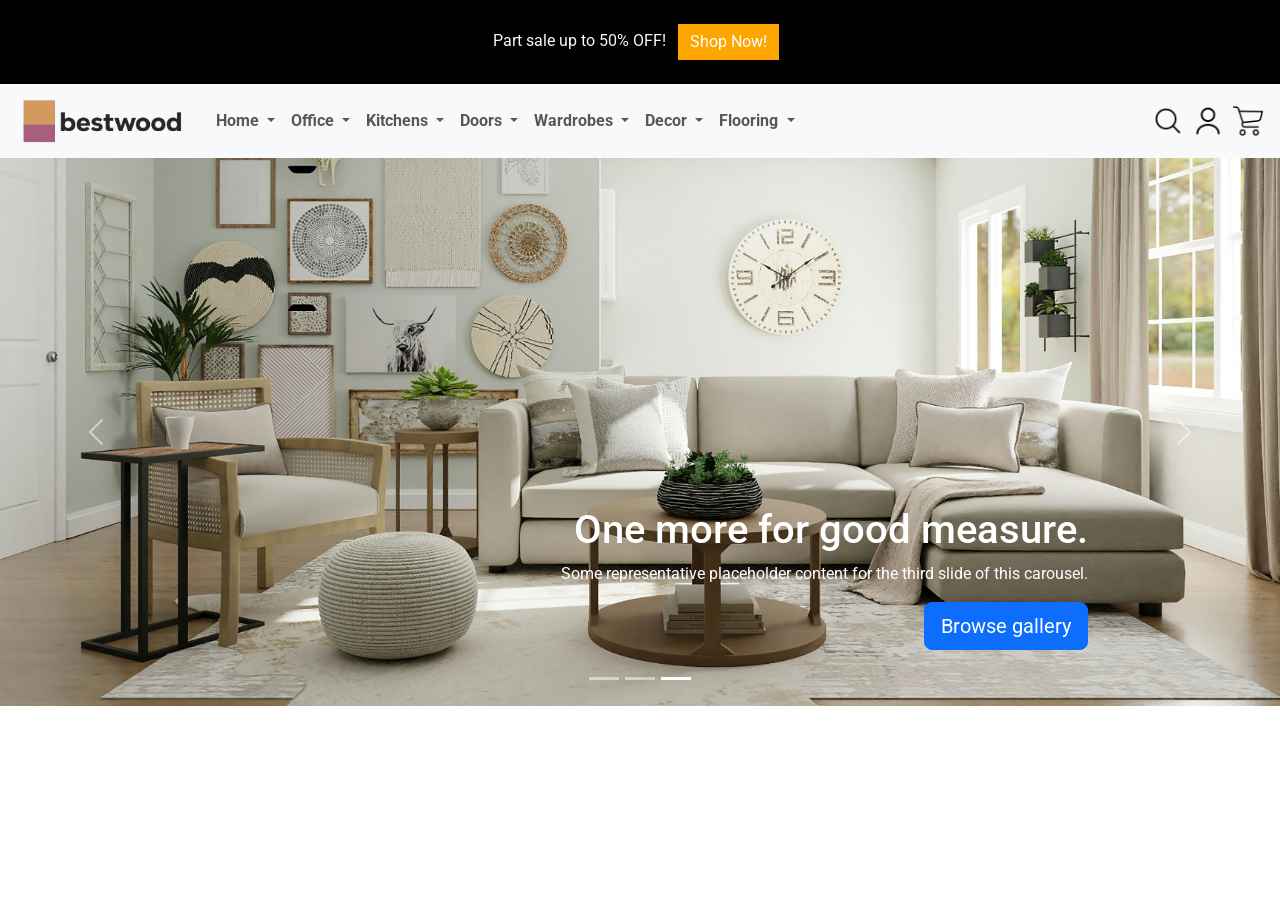
==== index.html @ 63e036e1 "first commit" ====
<!DOCTYPE html>
<html lang="en">
    <head>
        <meta charset="utf-8">
        <meta name="viewport" content="width=device-width, initial-scale=1">
        <title>Bestwood.pk</title>
        <link
            href="https://cdn.jsdelivr.net/npm/bootstrap@5.3.8/dist/css/bootstrap.min.css"
            rel="stylesheet"
            integrity="sha384-sRIl4kxILFvY47J16cr9ZwB07vP4J8+LH7qKQnuqkuIAvNWLzeN8tE5YBujZqJLB"
            crossorigin="anonymous"
        >
        <link rel="preconnect" href="https://fonts.googleapis.com">
        <link rel="preconnect" href="https://fonts.gstatic.com" crossorigin>
        <link href="https://fonts.googleapis.com/css2?family=Roboto:ital,wght@0,100..900;1,100..900&display=swap" rel="stylesheet">
        <link rel="stylesheet" href="index.css">
    </head>
    <body>
        <!--Alert Section-->
        <div class="alert alert-dark text-center text-light mb-0 border-0 rounded-0" role="alert">
            Part sale up to 50% OFF!
            <button class="btn btn-success border-0 rounded-0 m-2">Shop Now!</button>
        </div>
        <!--Navbar Section-->
        <nav class="navbar navbar-expand-lg bg-body-tertiary">
            <div class="container-fluid">
                <a class="navbar-brand" href="#">
                    <img class="logo-1" src="images/logo-bw (2).png">
                </a>
                <button
                    class="navbar-toggler"
                    type="button"
                    data-bs-toggle="collapse"
                    data-bs-target="#navbarSupportedContent"
                    aria-controls="navbarSupportedContent"
                    aria-expanded="false"
                    aria-label="Toggle navigation"
                >
                    <span class="navbar-toggler-icon"></span>
                </button>
                <div class="collapse navbar-collapse" id="navbarSupportedContent">
                    <ul class="navbar-nav me-auto mb-2 mb-lg-0">
                        <li class="nav-item dropdown">
                            <a
                                class="nav-link dropdown-toggle fw-bold"
                                href="#"
                                role="button"
                                data-bs-toggle="dropdown"
                                aria-expanded="false"
                            >
                                Home
                            </a>
                            <ul class="dropdown-menu">
                                <li>
                                    <a class="dropdown-item" href="#">Bedroom</a>
                                </li>
                                <li>
                                    <hr class="dropdown-divider">
                                </li>
                                <li>
                                    <a class="dropdown-item" href="#">Kids</a>
                                </li>
                                <li>
                                    <hr class="dropdown-divider">
                                </li>
                                <li>
                                    <a class="dropdown-item" href="#">Living</a>
                                </li>
                                <li>
                                    <hr class="dropdown-divider">
                                </li>
                                <li>
                                    <a class="dropdown-item" href="#">Study</a>
                                </li>
                                <li>
                                    <hr class="dropdown-divider">
                                </li>
                                <li>
                                    <a class="dropdown-item" href="#">Dining</a>
                                </li>
                                <li>
                                    <hr class="dropdown-divider">
                                </li>
                                <li>
                                    <a class="dropdown-item" href="#">Tables</a>
                                </li>
                                <li>
                                    <hr class="dropdown-divider">
                                </li>
                                <li>
                                    <a class="dropdown-item" href="#">Seating</a>
                                </li>
                                <li>
                                    <hr class="dropdown-divider">
                                </li>
                                <li>
                                    <a class="dropdown-item" href="#">Recliners</a>
                                </li>
                                <li>
                                    <hr class="dropdown-divider">
                                </li>
                                <li>
                                    <a class="dropdown-item" href="#">Storage</a>
                                </li>
                            </ul>
                        </li>
                        <li class="nav-item dropdown">
                            <a
                                class="nav-link dropdown-toggle fw-bold"
                                href="#"
                                role="button"
                                data-bs-toggle="dropdown"
                                aria-expanded="false"
                            >
                                Office
                            </a>
                            <ul class="dropdown-menu">
                                <li>
                                    <a class="dropdown-item" href="#">Office Tables</a>
                                </li>
                                <li>
                                    <hr class="dropdown-divider">
                                </li>
                                <li>
                                    <a class="dropdown-item" href="#">Seating</a>
                                </li>
                                <li>
                                    <hr class="dropdown-divider">
                                </li>
                                <li>
                                    <a class="dropdown-item" href="#">Office Chairs</a>
                                </li>
                                <li>
                                    <hr class="dropdown-divider">
                                </li>
                                <li>
                                    <a class="dropdown-item" href="#">Co Working Spaces</a>
                                </li>
                                <li>
                                    <hr class="dropdown-divider">
                                </li>
                                <li>
                                    <a class="dropdown-item" href="#">Work Stations (by Designs)
                                    </a
                  >
                                </li>
                                <li>
                                    <hr class="dropdown-divider">
                                </li>
                                <li>
                                    <a class="dropdown-item" href="#">Work Stations (by layouts)
                                    </a
                  >
                                </li>
                                <li>
                                    <hr class="dropdown-divider">
                                </li>
                                <li>
                                    <a class="dropdown-item" href="#">Executive Sets</a>
                                </li>
                                <li>
                                    <hr class="dropdown-divider">
                                </li>
                                <li>
                                    <a class="dropdown-item" href="#">Storage</a>
                                </li>
                            </ul>
                        </li>
                        <li class="nav-item dropdown">
                            <a
                                class="nav-link dropdown-toggle fw-bold"
                                href="#"
                                role="button"
                                data-bs-toggle="dropdown"
                                aria-expanded="false"
                            >
                                Kitchens
                            </a>
                            <ul class="dropdown-menu">
                                <li>
                                    <a class="dropdown-item" href="#">Kitchen Designs</a>
                                </li>
                                <li>
                                    <hr class="dropdown-divider">
                                </li>
                                <li>
                                    <a class="dropdown-item" href="#">Kitchen Accessories</a>
                                </li>
                                <li>
                                    <hr class="dropdown-divider">
                                </li>
                                <li>
                                    <a class="dropdown-item" href="#">Kitchen Appliances</a>
                                </li>
                            </ul>
                        </li>
                        <li class="nav-item dropdown">
                            <a
                                class="nav-link dropdown-toggle fw-bold"
                                href="#"
                                role="button"
                                data-bs-toggle="dropdown"
                                aria-expanded="false"
                            >
                                Doors
                            </a>
                            <ul class="dropdown-menu">
                                <li>
                                    <a class="dropdown-item" href="#">Main Doors</a>
                                </li>
                                <li>
                                    <hr class="dropdown-divider">
                                </li>
                                <li>
                                    <a class="dropdown-item" href="#">Panel Doors</a>
                                </li>
                                <li>
                                    <hr class="dropdown-divider">
                                </li>
                                <li>
                                    <a class="dropdown-item" href="#">Glass Doors</a>
                                </li>
                                <li>
                                    <hr class="dropdown-divider">
                                </li>
                                <li>
                                    <a class="dropdown-item" href="#">Veneer Doors</a>
                                </li>
                                <li>
                                    <hr class="dropdown-divider">
                                </li>
                                <li>
                                    <a class="dropdown-item" href="#">Thermoset Doors</a>
                                </li>
                                <li>
                                    <hr class="dropdown-divider">
                                </li>
                                <li>
                                    <a class="dropdown-item" href="#">Painted Doors</a>
                                </li>
                                <li>
                                    <hr class="dropdown-divider">
                                </li>
                                <li>
                                    <a class="dropdown-item" href="#">Sliding Doors</a>
                                </li>
                                <li>
                                    <hr class="dropdown-divider">
                                </li>
                                <li>
                                    <a class="dropdown-item" href="#">Laminated Doors</a>
                                </li>
                            </ul>
                        </li>
                        <li class="nav-item dropdown">
                            <a
                                class="nav-link dropdown-toggle fw-bold"
                                href="#"
                                role="button"
                                data-bs-toggle="dropdown"
                                aria-expanded="false"
                            >
                                Wardrobes
                            </a>
                            <ul class="dropdown-menu">
                                <li>
                                    <a class="dropdown-item" href="#">Built-in Wardrobes</a>
                                </li>
                                <li>
                                    <hr class="dropdown-divider">
                                </li>
                                <li>
                                    <a class="dropdown-item" href="#">3 Doors Free-Standing Wardrobes
                                    </a
                  >
                                </li>
                                <li>
                                    <hr class="dropdown-divider">
                                </li>
                                <li>
                                    <a class="dropdown-item" href="#">2 Doors Free-Standing Wardrobes
                                    </a
                  >
                                </li>
                                <li>
                                    <hr class="dropdown-divider">
                                </li>
                                <li>
                                    <a class="dropdown-item" href="#">Sliding Free-Standing Wardrobes
                                    </a
                  >
                                </li>
                                <li>
                                    <hr class="dropdown-divider">
                                </li>
                                <li>
                                    <a class="dropdown-item" href="#">Yale Safes</a>
                                </li>
                            </ul>
                        </li>
                        <li class="nav-item dropdown">
                            <a
                                class="nav-link dropdown-toggle fw-bold"
                                href="#"
                                role="button"
                                data-bs-toggle="dropdown"
                                aria-expanded="false"
                            >
                                Decor
                            </a>
                            <ul class="dropdown-menu">
                                <li>
                                    <a class="dropdown-item" href="#">All Decor Acessories</a>
                                </li>
                            </ul>
                        </li>
                        <li class="nav-item dropdown">
                            <a
                                class="nav-link dropdown-toggle fw-bold"
                                href="#"
                                role="button"
                                data-bs-toggle="dropdown"
                                aria-expanded="false"
                            >
                                Flooring
                            </a>
                            <ul class="dropdown-menu">
                                <li>
                                    <a class="dropdown-item" href="#">View all Designs</a>
                                </li>
                            </ul>
                        </li>
                    </ul>
                    <form class="d-flex" role="search">
                        <img class="cart-icon" src="images/search.png">
                        <img class="cart-icon" src="images/user.png">
                        <img class="cart-icon" src="images/shopping-cart (1).png">
                    </form>
                </div>
            </div>
        </nav>

        <!--Carousel Section-->
        <div id="myCarousel" class="carousel slide mb-6" data-bs-ride="carousel">
            <div class="carousel-indicators">
                <button
                    type="button"
                    data-bs-target="#myCarousel"
                    data-bs-slide-to="0"
                    class=""
                    aria-label="Slide 1"
                ></button>
                <button
                    type="button"
                    data-bs-target="#myCarousel"
                    data-bs-slide-to="1"
                    aria-label="Slide 2"
                    class=""
                ></button>
                <button
                    type="button"
                    data-bs-target="#myCarousel"
                    data-bs-slide-to="2"
                    aria-label="Slide 3"
                    class="active"
                    aria-current="true"
                ></button>
            </div>
            <div class="carousel-inner">
                <div class="carousel-item">
                    <img class="bd-placeholder-img"
                        height="100%"
                        width="100%" src="images/image-1.jpg" alt="">
                    <div class="container">
                        <div class="carousel-caption text-start">
                            <h1>Example headline.</h1>
                            <p class="opacity-75">
                                Some representative placeholder content for the first slide of
                the carousel.
                            </p>
                            <p>
                                <a class="btn btn-lg btn-primary" href="#">Sign up today</a>
                            </p>
                        </div>
                    </div>
                </div>
                <div class="carousel-item">
                   <img class="bd-placeholder-img"
                        height="100%"
                        width="100%" src="images/image-2.jpg" alt="">
                    <div class="container">
                        <div class="carousel-caption">
                            <h1>Another example headline.</h1>
                            <p>
                                Some representative placeholder content for the second slide of
                the carousel.
                            </p>
                            <p>
                                <a class="btn btn-lg btn-primary" href="#">Learn more</a>
                            </p>
                        </div>
                    </div>
                </div>
                <div class="carousel-item active">
                <img class="bd-placeholder-img"
                        height="100%"
                        width="100%" src="images/image-3.jpg" alt="">
                    <div class="container">
                        <div class="carousel-caption text-end">
                            <h1>One more for good measure.</h1>
                            <p>
                                Some representative placeholder content for the third slide of
                this carousel.
                            </p>
                            <p>
                                <a class="btn btn-lg btn-primary" href="#">Browse gallery</a>
                            </p>
                        </div>
                    </div>
                </div>
            </div>
            <button
                class="carousel-control-prev"
                type="button"
                data-bs-target="#myCarousel"
                data-bs-slide="prev"
            >
                <span class="carousel-control-prev-icon" aria-hidden="true"></span>
                <span class="visually-hidden">Previous</span>
            </button>
            <button
                class="carousel-control-next"
                type="button"
                data-bs-target="#myCarousel"
                data-bs-slide="next"
            >
                <span class="carousel-control-next-icon" aria-hidden="true"></span>
                <span class="visually-hidden">Next</span>
            </button>
        </div>
        <script src="https://cdn.jsdelivr.net/npm/bootstrap@5.3.8/dist/js/bootstrap.bundle.min.js" integrity="sha384-FKyoEForCGlyvwx9Hj09JcYn3nv7wiPVlz7YYwJrWVcXK/BmnVDxM+D2scQbITxI" crossorigin="anonymous"></script>
    </body>
</html>
---- index.css ----
/* Reset and Base Styles */
*,
*::before,
*::after {
  box-sizing: border-box;
}

body {
    font-family: Roboto, Arial;
}



.alert-dark {
    background-color: black;
}

.btn-success {
    background-color: orange;
}

.logo-1 {
    width: 180px;
    height: auto;
}

.cart-icon {
    width: 30px;
    object-fit: cover;
    margin: 5px;
}
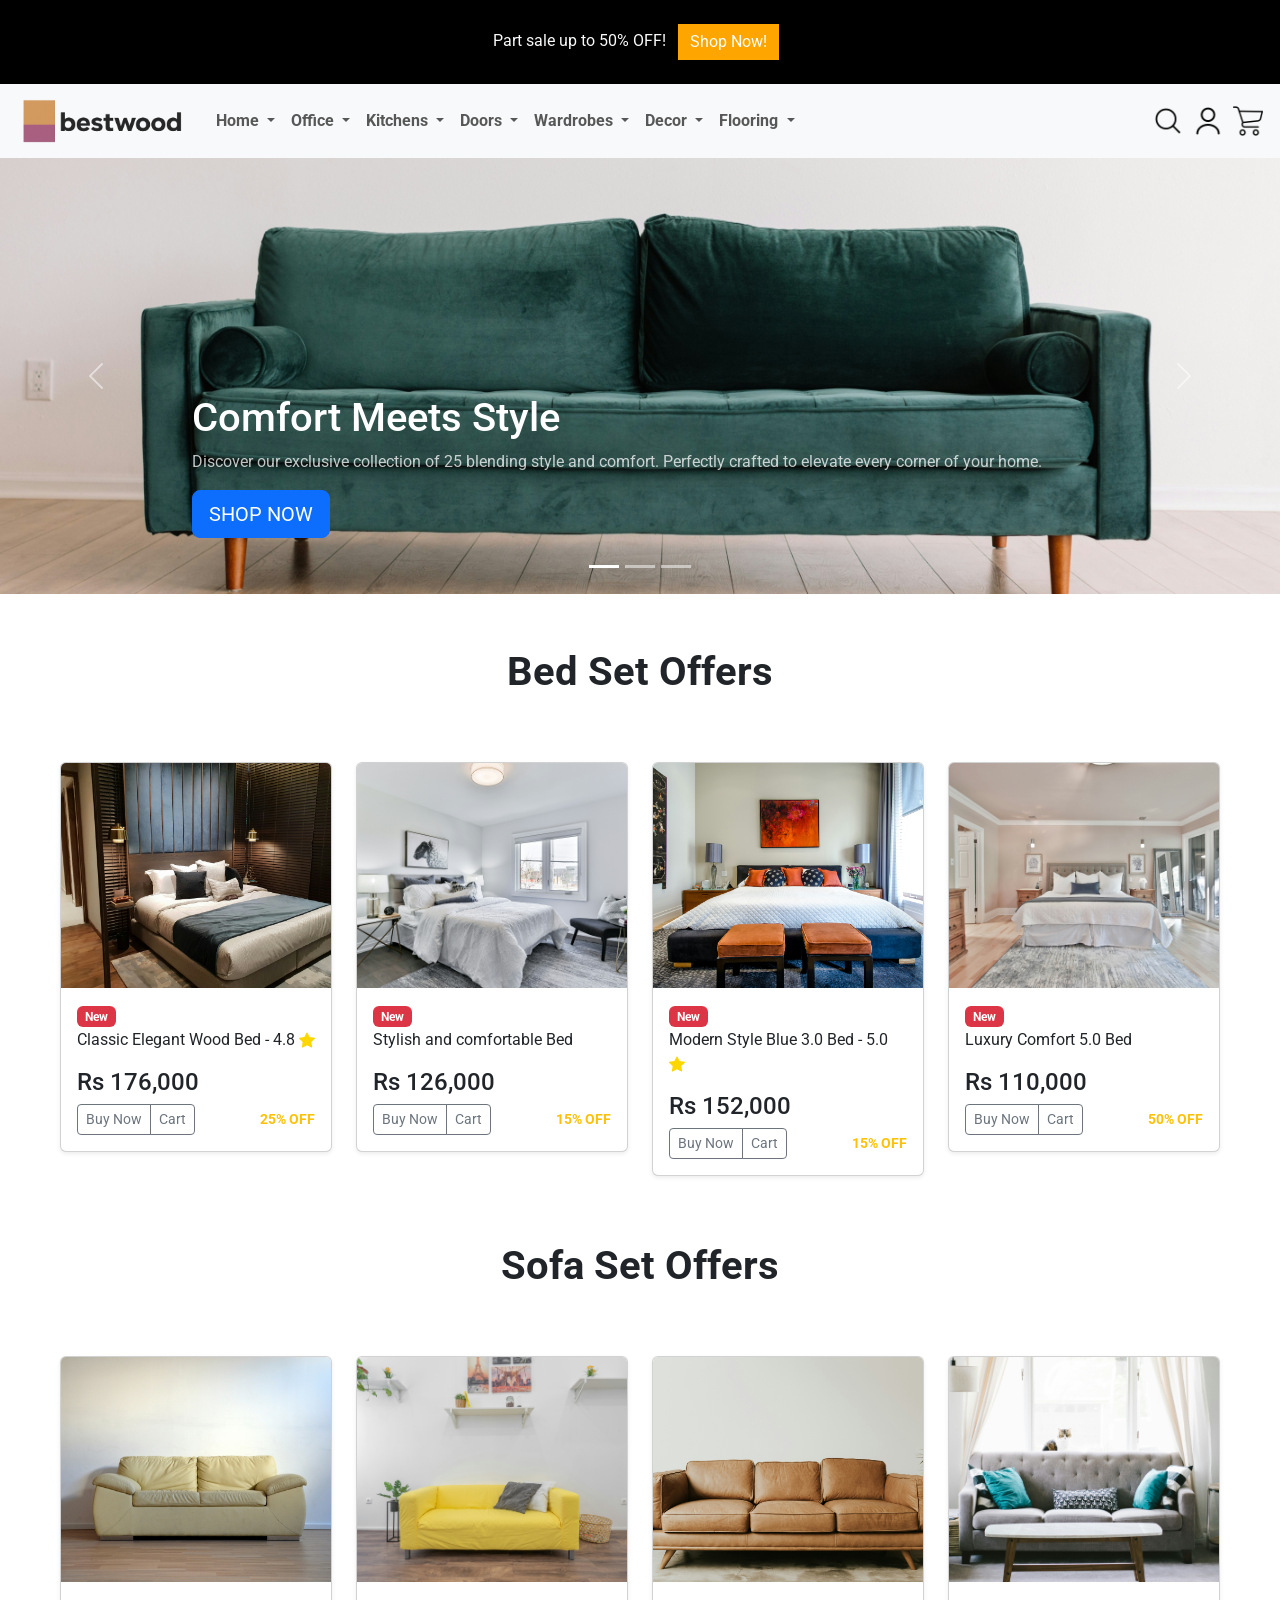
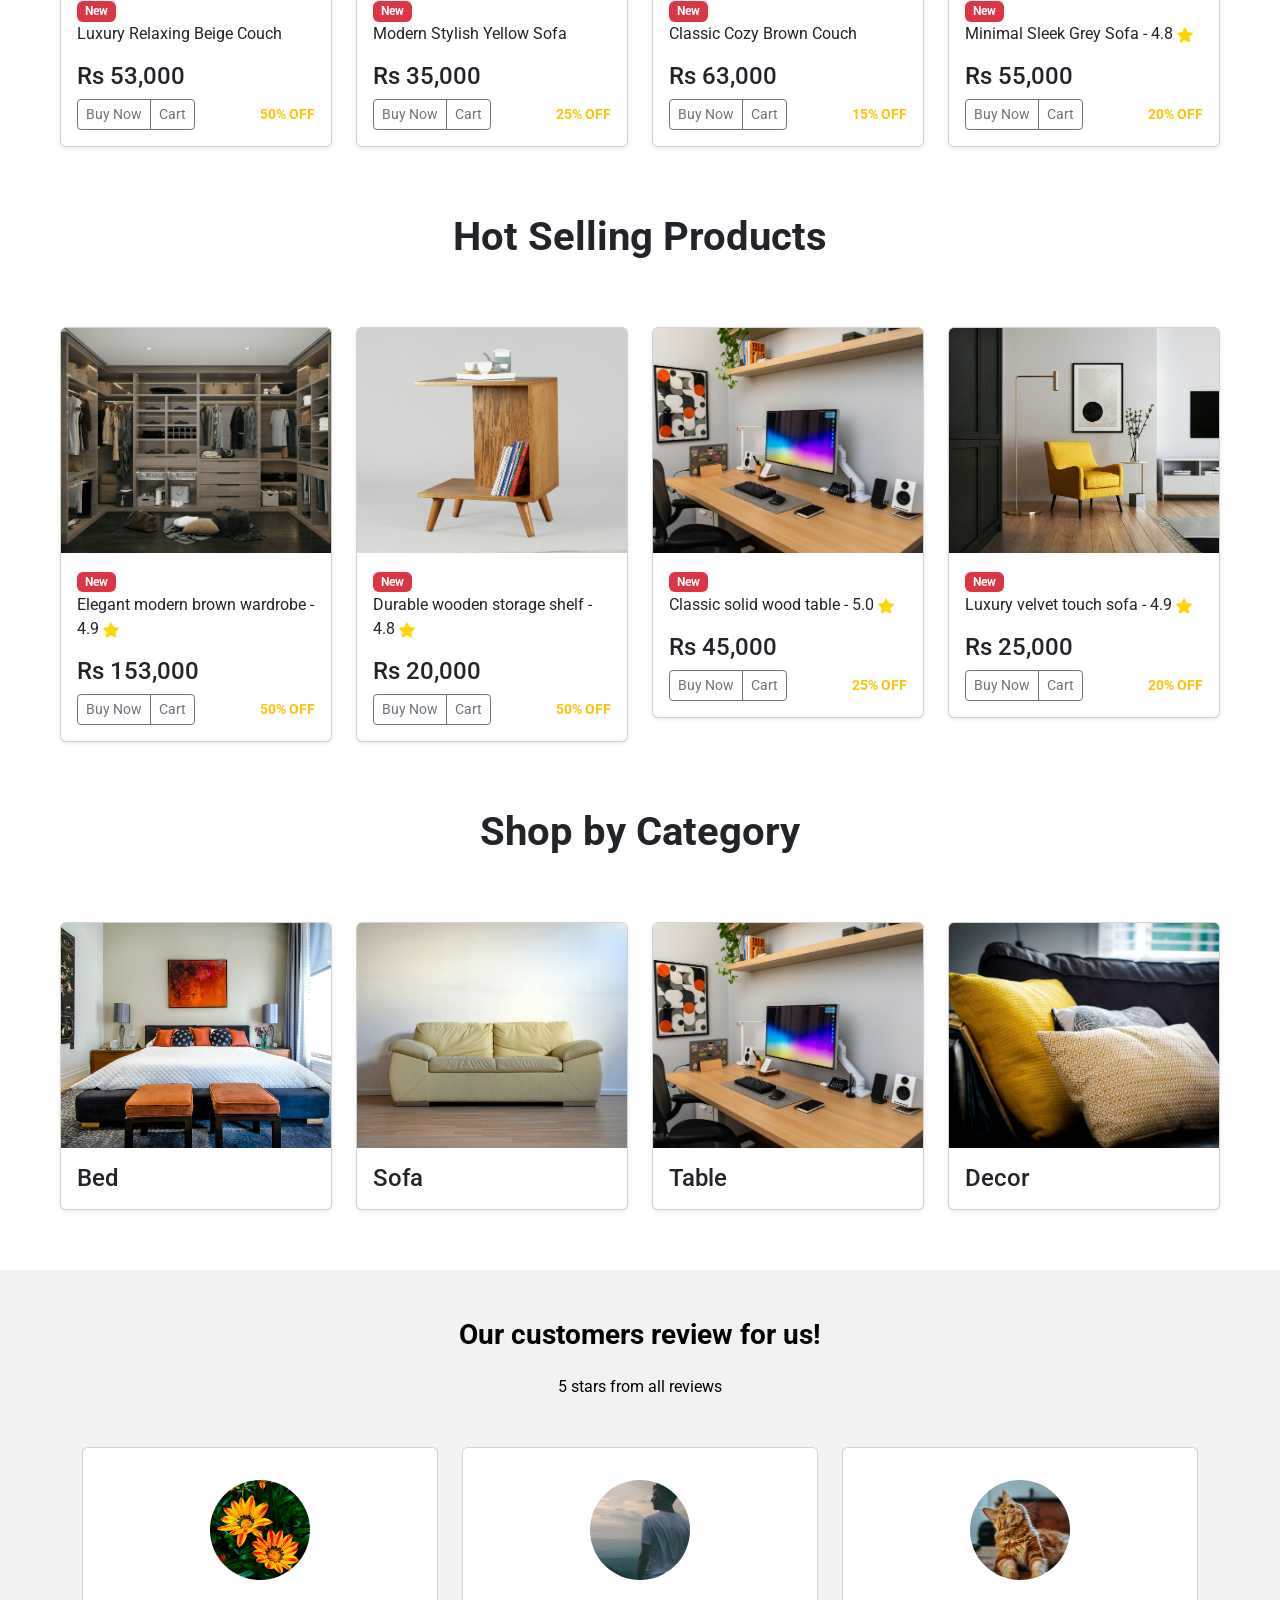
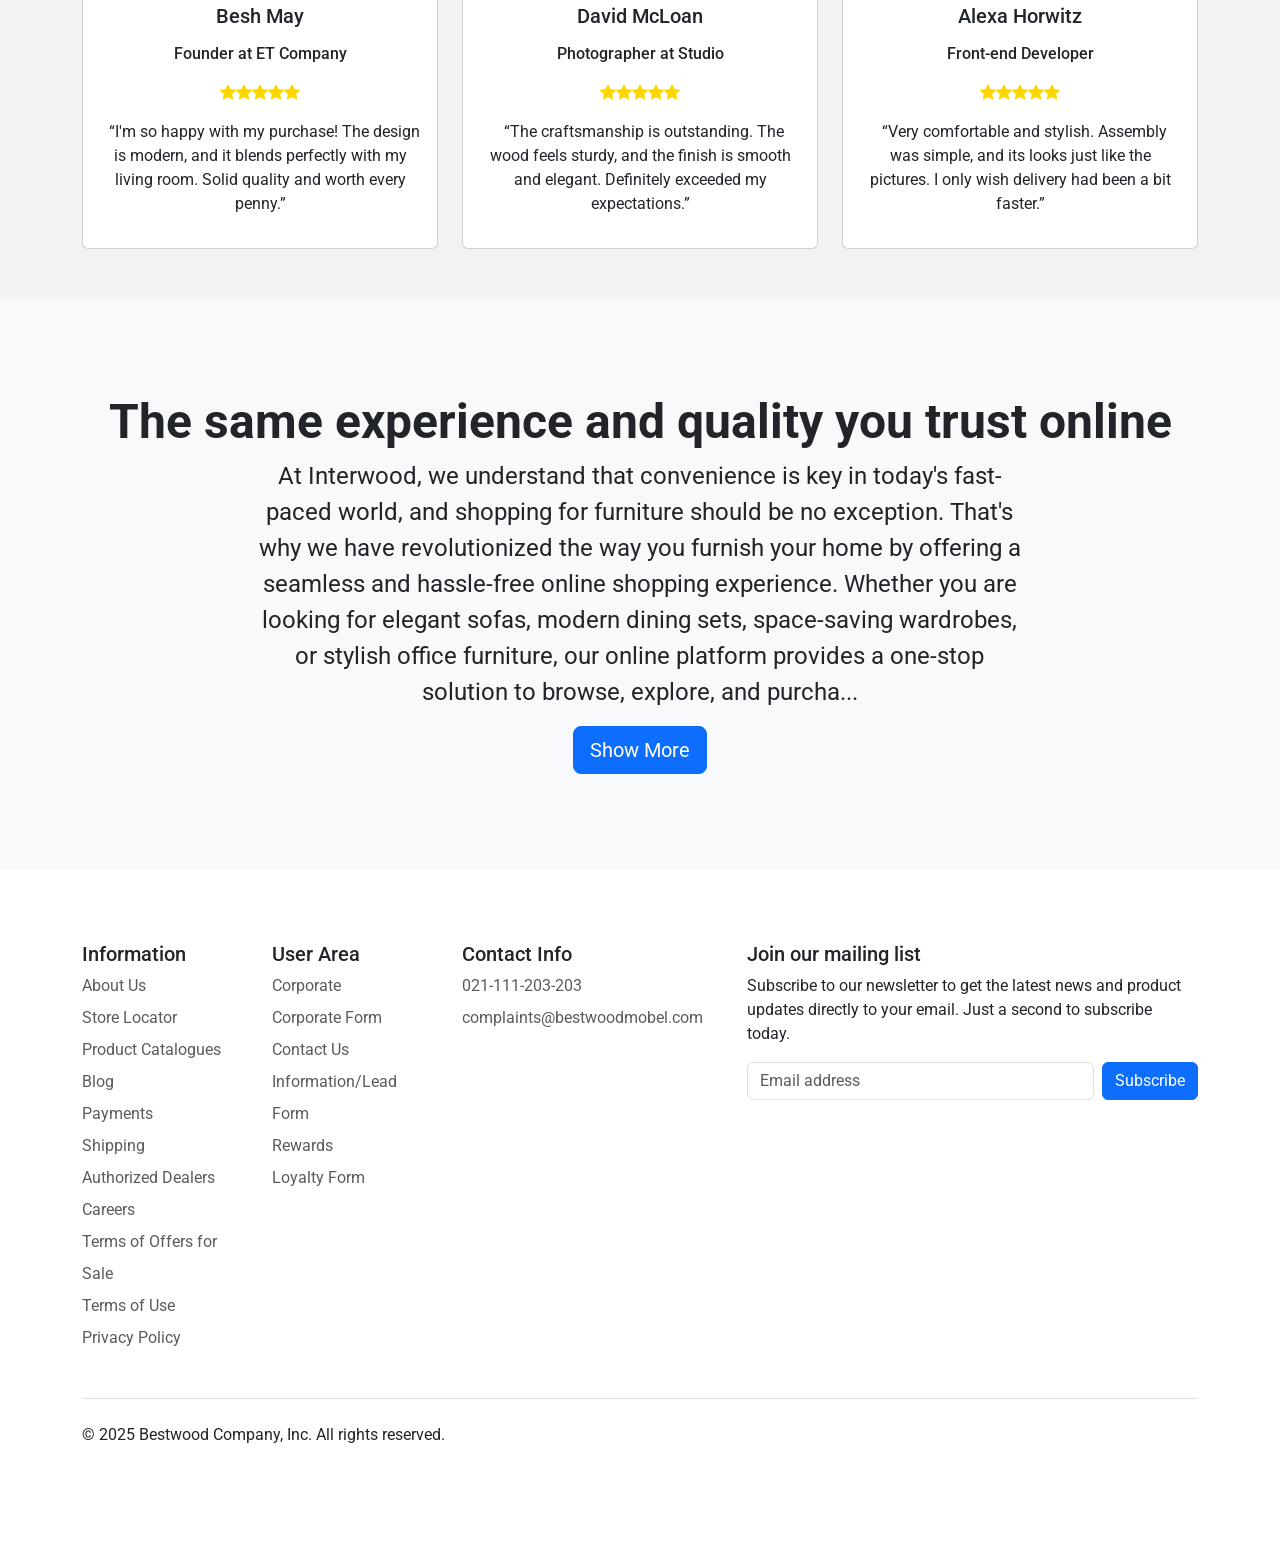
==== commit 982be221: "add" ====
--- a/index.html
+++ b/index.html
@@ -140,7 +140,8 @@
                                     <hr class="dropdown-divider">
                                 </li>
                                 <li>
-                                    <a class="dropdown-item" href="#">Work Stations (by Designs)
+                                    <a class="dropdown-item" href="#">
+                                        Work Stations (by Designs)
                                     </a
                   >
                                 </li>
@@ -148,7 +149,8 @@
                                     <hr class="dropdown-divider">
                                 </li>
                                 <li>
-                                    <a class="dropdown-item" href="#">Work Stations (by layouts)
+                                    <a class="dropdown-item" href="#">
+                                        Work Stations (by layouts)
                                     </a
                   >
                                 </li>
@@ -270,7 +272,8 @@
                                     <hr class="dropdown-divider">
                                 </li>
                                 <li>
-                                    <a class="dropdown-item" href="#">3 Doors Free-Standing Wardrobes
+                                    <a class="dropdown-item" href="#">
+                                        3 Doors Free-Standing Wardrobes
                                     </a
                   >
                                 </li>
@@ -278,7 +281,8 @@
                                     <hr class="dropdown-divider">
                                 </li>
                                 <li>
-                                    <a class="dropdown-item" href="#">2 Doors Free-Standing Wardrobes
+                                    <a class="dropdown-item" href="#">
+                                        2 Doors Free-Standing Wardrobes
                                     </a
                   >
                                 </li>
@@ -286,7 +290,8 @@
                                     <hr class="dropdown-divider">
                                 </li>
                                 <li>
-                                    <a class="dropdown-item" href="#">Sliding Free-Standing Wardrobes
+                                    <a class="dropdown-item" href="#">
+                                        Sliding Free-Standing Wardrobes
                                     </a
                   >
                                 </li>
@@ -339,7 +344,29 @@
                 </div>
             </div>
         </nav>
-
+        <!--Modal Section-->
+        <div class="modal" tabindex="-1">
+            <div class="modal-dialog">
+                <div class="modal-content">
+                    <div class="modal-header">
+                        <h5 class="modal-title">Get Exclusive Deals!</h5>
+                        <button
+                            type="button"
+                            class="btn-close"
+                            data-bs-dismiss="modal"
+                            aria-label="Close"
+                        ></button>
+                    </div>
+                    <div class="modal-body">
+                        <p>With just one click, you&apos;ll never miss a deal! Get notifications on everything from new arrivals to price drops &#8209; all in real time.</p>
+                    </div>
+                    <div class="modal-footer">
+                        <button type="button" class="btn btn-secondary" data-bs-dismiss="modal">Deny</button>
+                        <button type="button" class="btn btn-primary">Allow</button>
+                    </div>
+                </div>
+            </div>
+        </div>
         <!--Carousel Section-->
         <div id="myCarousel" class="carousel slide mb-6" data-bs-ride="carousel">
             <div class="carousel-indicators">
@@ -368,49 +395,59 @@
             </div>
             <div class="carousel-inner">
                 <div class="carousel-item">
-                    <img class="bd-placeholder-img"
+                    <img
+                        class="bd-placeholder-img"
                         height="100%"
-                        width="100%" src="images/image-1.jpg" alt="">
+                        width="100%"
+                        src="images/image-1.jpg"
+                        alt=""
+                    >
                     <div class="container">
                         <div class="carousel-caption text-start">
-                            <h1>Example headline.</h1>
+                            <h1>Comfort Meets Style</h1>
                             <p class="opacity-75">
-                                Some representative placeholder content for the first slide of
-                the carousel.
+                                Discover our exclusive collection of 25 blending style and comfort. 
+                                Perfectly crafted to elevate every corner of your home.
                             </p>
                             <p>
-                                <a class="btn btn-lg btn-primary" href="#">Sign up today</a>
+                                <a class="btn btn-lg btn-primary" href="#">SHOP NOW</a>
                             </p>
                         </div>
                     </div>
                 </div>
                 <div class="carousel-item">
-                   <img class="bd-placeholder-img"
+                    <img
+                        class="bd-placeholder-img"
                         height="100%"
-                        width="100%" src="images/image-2.jpg" alt="">
+                        width="100%"
+                        src="images/image-2.jpg"
+                        alt=""
+                    >
                     <div class="container">
                         <div class="carousel-caption">
-                            <h1>Another example headline.</h1>
+                            <h1>Chairs for every occasion!</h1>
                             <p>
-                                Some representative placeholder content for the second slide of
-                the carousel.
+                                Explore our stylish chair collection. Perfect for adding elegance to your living, dining, or workspace.
                             </p>
                             <p>
-                                <a class="btn btn-lg btn-primary" href="#">Learn more</a>
+                                <a class="btn btn-lg btn-primary" href="#">View Collection</a>
                             </p>
                         </div>
                     </div>
                 </div>
                 <div class="carousel-item active">
-                <img class="bd-placeholder-img"
+                    <img
+                        class="bd-placeholder-img"
                         height="100%"
-                        width="100%" src="images/image-3.jpg" alt="">
+                        width="100%"
+                        src="images/image-3.jpg"
+                        alt=""
+                    >
                     <div class="container">
                         <div class="carousel-caption text-end">
-                            <h1>One more for good measure.</h1>
+                            <h1>Cozy Comfort</h1>
                             <p>
-                                Some representative placeholder content for the third slide of
-                this carousel.
+                                Elegant. Durable. Stylish. Relax. Modern. Cozy.
                             </p>
                             <p>
                                 <a class="btn btn-lg btn-primary" href="#">Browse gallery</a>
@@ -438,6 +475,765 @@
                 <span class="visually-hidden">Next</span>
             </button>
         </div>
-        <script src="https://cdn.jsdelivr.net/npm/bootstrap@5.3.8/dist/js/bootstrap.bundle.min.js" integrity="sha384-FKyoEForCGlyvwx9Hj09JcYn3nv7wiPVlz7YYwJrWVcXK/BmnVDxM+D2scQbITxI" crossorigin="anonymous"></script>
-    </body>
-</html>
+        <!--Bed Section-->
+        <div>
+            <div class="fs-1 fw-bold text-center pt-5">Bed Set Offers</div>
+            <div class="four-columns">
+                <div class="row row-cols-1 row-cols-sm-1  row-cols-md-2 row-cols-lg-2 row-cols-xl-4 g-4">
+                    <div class="col">
+                        <div class="card shadow-sm">
+                            <img class="card-img-top img-fluid" src="images/bed-1.jpg" alt="">
+                            <div class="card-body">
+                                <span class="badge text-bg-danger">New</span>
+                                <p class="card-text">
+                                    Classic Elegant Wood Bed &#8209; 4.8
+                                    <span>
+                                        <svg
+                                            xmlns="http://www.w3.org/2000/svg"
+                                            width="16"
+                                            height="16"
+                                            fill="currentColor"
+                                            class="bi bi-star-fill"
+                                            viewBox="0 0 16 16"
+                                        >
+                                            <path d="M3.612 15.443c-.386.198-.824-.149-.746-.592l.83-4.73L.173 6.765c-.329-.314-.158-.888.283-.95l4.898-.696L7.538.792c.197-.39.73-.39.927 0l2.184 4.327 4.898.696c.441.062.612.636.282.95l-3.522 3.356.83 4.73c.078.443-.36.79-.746.592L8 13.187l-4.389 2.256z"/>
+                                        </svg>
+                                    </span>
+                                </p>
+                                <h4>Rs 176,000</h4>
+                                <div class="d-flex justify-content-between align-items-center">
+                                    <div class="btn-group">
+                                        <button type="button" class="btn btn-sm btn-outline-secondary">Buy Now</button>
+                                        <button type="button" class="btn btn-sm btn-outline-secondary">Cart</button>
+                                    </div>
+                                    <small class="text-warning fw-bold">25% OFF</small>
+                                </div>
+                            </div>
+                        </div>
+                    </div>
+                    <div class="col">
+                        <div class="card shadow-sm">
+                            <img class="card-img-top img-fluid" src="images/bed-2.jpg" alt="">
+                            <div class="card-body">
+                                <span class="badge text-bg-danger">New</span>
+                                <p class="card-text">
+                                    Stylish and comfortable Bed
+                                </p>
+                                <h4>Rs 126,000</h4>
+                                <div class="d-flex justify-content-between align-items-center">
+                                    <div class="btn-group">
+                                        <button type="button" class="btn btn-sm btn-outline-secondary">Buy Now</button>
+                                        <button type="button" class="btn btn-sm btn-outline-secondary">Cart</button>
+                                    </div>
+                                    <small class="text-warning fw-bold">15% OFF</small>
+                                </div>
+                            </div>
+                        </div>
+                    </div>
+                    <div class="col">
+                        <div class="card shadow-sm">
+                            <img class="card-img-top img-fluid" src="images/bed-3.jpg" alt="">
+                            <div class="card-body">
+                                <span class="badge text-bg-danger">New</span>
+                                <p class="card-text">
+                                    Modern Style Blue 3.0 Bed &#8209; 5.0
+                                    <span>
+                                        <svg
+                                            xmlns="http://www.w3.org/2000/svg"
+                                            width="16"
+                                            height="16"
+                                            fill="currentColor"
+                                            class="bi bi-star-fill"
+                                            viewBox="0 0 16 16"
+                                        >
+                                            <path d="M3.612 15.443c-.386.198-.824-.149-.746-.592l.83-4.73L.173 6.765c-.329-.314-.158-.888.283-.95l4.898-.696L7.538.792c.197-.39.73-.39.927 0l2.184 4.327 4.898.696c.441.062.612.636.282.95l-3.522 3.356.83 4.73c.078.443-.36.79-.746.592L8 13.187l-4.389 2.256z"/>
+                                        </svg>
+                                    </span>
+                                </p>
+                                <h4>Rs 152,000</h4>
+                                <div class="d-flex justify-content-between align-items-center">
+                                    <div class="btn-group">
+                                        <button type="button" class="btn btn-sm btn-outline-secondary">Buy Now</button>
+                                        <button type="button" class="btn btn-sm btn-outline-secondary">Cart</button>
+                                    </div>
+                                    <small class="text-warning fw-bold">15% OFF</small>
+                                </div>
+                            </div>
+                        </div>
+                    </div>
+                    <div class="col">
+                        <div class="card shadow-sm">
+                            <img class="card-img-top img-fluid" src="images/bed-4.jpg" alt="">
+                            <div class="card-body">
+                                <span class="badge text-bg-danger">New</span>
+                                <p class="card-text">Luxury Comfort 5.0 Bed</p>
+                                <h4>Rs 110,000</h4>
+                                <div class="d-flex justify-content-between align-items-center">
+                                    <div class="btn-group">
+                                        <button type="button" class="btn btn-sm btn-outline-secondary">Buy Now</button>
+                                        <button type="button" class="btn btn-sm btn-outline-secondary">Cart</button>
+                                    </div>
+                                    <small class="text-warning fw-bold">50% OFF</small>
+                                </div>
+                            </div>
+                        </div>
+                    </div>
+                </div>
+            </div>
+            <!--Sofa Section-->
+            <div>
+                <div class="fs-1 fw-bold text-center ">Sofa Set Offers</div>
+                <div class="four-columns">
+                    <div class="row row-cols-1 row-cols-sm-1  row-cols-md-2 row-cols-lg-2 row-cols-xl-4 g-4">
+                        <div class="col">
+                            <div class="card shadow-sm">
+                                <img class="card-img-top img-fluid" src="images/sofa-1.jpg" alt="">
+                                <div class="card-body">
+                                    <span class="badge text-bg-danger">New</span>
+                                    <p class="card-text">Luxury Relaxing Beige Couch</p>
+                                    <h4>Rs 53,000</h4>
+                                    <div class="d-flex justify-content-between align-items-center">
+                                        <div class="btn-group">
+                                            <button type="button" class="btn btn-sm btn-outline-secondary">Buy Now</button>
+                                            <button type="button" class="btn btn-sm btn-outline-secondary">Cart</button>
+                                        </div>
+                                        <small class="text-warning fw-bold">50% OFF</small>
+                                    </div>
+                                </div>
+                            </div>
+                        </div>
+                        <div class="col">
+                            <div class="card shadow-sm">
+                                <img class="card-img-top img-fluid" src="images/sofa-2.jpg" alt="">
+                                <div class="card-body">
+                                    <span class="badge text-bg-danger">New</span>
+                                    <p class="card-text">Modern Stylish Yellow Sofa</p>
+                                    <h4>Rs 35,000</h4>
+                                    <div class="d-flex justify-content-between align-items-center">
+                                        <div class="btn-group">
+                                            <button type="button" class="btn btn-sm btn-outline-secondary">Buy Now</button>
+                                            <button type="button" class="btn btn-sm btn-outline-secondary">Cart</button>
+                                        </div>
+                                        <small class="text-warning fw-bold">25% OFF</small>
+                                    </div>
+                                </div>
+                            </div>
+                        </div>
+                        <div class="col">
+                            <div class="card shadow-sm">
+                                <img class="card-img-top img-fluid" src="images/sofa-3.jpg" alt="">
+                                <div class="card-body">
+                                    <span class="badge text-bg-danger">New</span>
+                                    <p class="card-text">Classic Cozy Brown Couch</p>
+                                    <h4>Rs 63,000</h4>
+                                    <div class="d-flex justify-content-between align-items-center">
+                                        <div class="btn-group">
+                                            <button type="button" class="btn btn-sm btn-outline-secondary">Buy Now</button>
+                                            <button type="button" class="btn btn-sm btn-outline-secondary">Cart</button>
+                                        </div>
+                                        <small class="text-warning fw-bold">15% OFF</small>
+                                    </div>
+                                </div>
+                            </div>
+                        </div>
+                        <div class="col">
+                            <div class="card shadow-sm">
+                                <img class="card-img-top img-fluid" src="images/sofa-4.jpg" alt="">
+                                <div class="card-body">
+                                    <span class="badge text-bg-danger">New</span>
+                                    <p class="card-text">
+                                        Minimal Sleek Grey Sofa &#8209; 4.8
+                                        <span>
+                                            <svg
+                                                xmlns="http://www.w3.org/2000/svg"
+                                                width="16"
+                                                height="16"
+                                                fill="currentColor"
+                                                class="bi bi-star-fill"
+                                                viewBox="0 0 16 16"
+                                            >
+                                                <path d="M3.612 15.443c-.386.198-.824-.149-.746-.592l.83-4.73L.173 6.765c-.329-.314-.158-.888.283-.95l4.898-.696L7.538.792c.197-.39.73-.39.927 0l2.184 4.327 4.898.696c.441.062.612.636.282.95l-3.522 3.356.83 4.73c.078.443-.36.79-.746.592L8 13.187l-4.389 2.256z"/>
+                                            </svg>
+                                        </span>
+                                    </p>
+                                    <h4>Rs 55,000</h4>
+                                    <div class="d-flex justify-content-between align-items-center">
+                                        <div class="btn-group">
+                                            <button type="button" class="btn btn-sm btn-outline-secondary">Buy Now</button>
+                                            <button type="button" class="btn btn-sm btn-outline-secondary">Cart</button>
+                                        </div>
+                                        <small class="text-warning fw-bold">20% OFF</small>
+                                    </div>
+                                </div>
+                            </div>
+                        </div>
+                    </div>
+                </div>
+                <!--Hot Selling Section-->
+                <div>
+                    <div class="fs-1 fw-bold text-center ">Hot Selling Products</div>
+                    <div class="four-columns">
+                        <div class="row row-cols-1 row-cols-sm-1  row-cols-md-2 row-cols-lg-2 row-cols-xl-4 g-4">
+                            <div class="col">
+                                <div class="card shadow-sm">
+                                    <img class="card-img-top img-fluid" src="images/hot-1.jpg" alt="">
+                                    <div class="card-body">
+                                        <span class="badge text-bg-danger">New</span>
+                                        <p class="card-text">
+                                            Elegant modern brown wardrobe &#8209; 4.9
+                                            <span>
+                                                <svg
+                                                    xmlns="http://www.w3.org/2000/svg"
+                                                    width="16"
+                                                    height="16"
+                                                    fill="currentColor"
+                                                    class="bi bi-star-fill"
+                                                    viewBox="0 0 16 16"
+                                                >
+                                                    <path d="M3.612 15.443c-.386.198-.824-.149-.746-.592l.83-4.73L.173 6.765c-.329-.314-.158-.888.283-.95l4.898-.696L7.538.792c.197-.39.73-.39.927 0l2.184 4.327 4.898.696c.441.062.612.636.282.95l-3.522 3.356.83 4.73c.078.443-.36.79-.746.592L8 13.187l-4.389 2.256z"/>
+                                                </svg>
+                                            </span>
+                                        </p>
+                                        <h4>Rs 153,000</h4>
+                                        <div class="d-flex justify-content-between align-items-center">
+                                            <div class="btn-group">
+                                                <button type="button" class="btn btn-sm btn-outline-secondary">Buy Now</button>
+                                                <button type="button" class="btn btn-sm btn-outline-secondary">Cart</button>
+                                            </div>
+                                            <small class="text-warning fw-bold">50% OFF</small>
+                                        </div>
+                                    </div>
+                                </div>
+                            </div>
+                            <div class="col">
+                                <div class="card shadow-sm">
+                                    <img class="card-img-top img-fluid" src="images/hot-2.jpg" alt="">
+                                    <div class="card-body">
+                                        <span class="badge text-bg-danger">New</span>
+                                        <p class="card-text">
+                                            Durable wooden storage shelf &#8209; 4.8
+                                            <span>
+                                                <svg
+                                                    xmlns="http://www.w3.org/2000/svg"
+                                                    width="16"
+                                                    height="16"
+                                                    fill="currentColor"
+                                                    class="bi bi-star-fill"
+                                                    viewBox="0 0 16 16"
+                                                >
+                                                    <path d="M3.612 15.443c-.386.198-.824-.149-.746-.592l.83-4.73L.173 6.765c-.329-.314-.158-.888.283-.95l4.898-.696L7.538.792c.197-.39.73-.39.927 0l2.184 4.327 4.898.696c.441.062.612.636.282.95l-3.522 3.356.83 4.73c.078.443-.36.79-.746.592L8 13.187l-4.389 2.256z"/>
+                                                </svg>
+                                            </span>
+                                        </p>
+                                        <h4>Rs 20,000</h4>
+                                        <div class="d-flex justify-content-between align-items-center">
+                                            <div class="btn-group">
+                                                <button type="button" class="btn btn-sm btn-outline-secondary">Buy Now</button>
+                                                <button type="button" class="btn btn-sm btn-outline-secondary">Cart</button>
+                                            </div>
+                                            <small class="text-warning fw-bold">50% OFF</small>
+                                        </div>
+                                    </div>
+                                </div>
+                            </div>
+                            <div class="col">
+                                <div class="card shadow-sm">
+                                    <img class="card-img-top img-fluid" src="images/hot-3.jpg" alt="">
+                                    <div class="card-body">
+                                        <span class="badge text-bg-danger">New</span>
+                                        <p class="card-text">
+                                            Classic solid wood table &#8209; 5.0
+                                            <span>
+                                                <svg
+                                                    xmlns="http://www.w3.org/2000/svg"
+                                                    width="16"
+                                                    height="16"
+                                                    fill="currentColor"
+                                                    class="bi bi-star-fill"
+                                                    viewBox="0 0 16 16"
+                                                >
+                                                    <path d="M3.612 15.443c-.386.198-.824-.149-.746-.592l.83-4.73L.173 6.765c-.329-.314-.158-.888.283-.95l4.898-.696L7.538.792c.197-.39.73-.39.927 0l2.184 4.327 4.898.696c.441.062.612.636.282.95l-3.522 3.356.83 4.73c.078.443-.36.79-.746.592L8 13.187l-4.389 2.256z"/>
+                                                </svg>
+                                            </span>
+                                        </p>
+                                        <h4>Rs 45,000</h4>
+                                        <div class="d-flex justify-content-between align-items-center">
+                                            <div class="btn-group">
+                                                <button type="button" class="btn btn-sm btn-outline-secondary">Buy Now</button>
+                                                <button type="button" class="btn btn-sm btn-outline-secondary">Cart</button>
+                                            </div>
+                                            <small class="text-warning fw-bold">25% OFF</small>
+                                        </div>
+                                    </div>
+                                </div>
+                            </div>
+                            <div class="col">
+                                <div class="card shadow-sm">
+                                    <img class="card-img-top img-fluid" src="images/hot-4.jpg" alt="">
+                                    <div class="card-body">
+                                        <span class="badge text-bg-danger">New</span>
+                                        <p class="card-text">
+                                            Luxury velvet touch sofa &#8209; 4.9
+                                            <span>
+                                                <svg
+                                                    xmlns="http://www.w3.org/2000/svg"
+                                                    width="16"
+                                                    height="16"
+                                                    fill="currentColor"
+                                                    class="bi bi-star-fill"
+                                                    viewBox="0 0 16 16"
+                                                >
+                                                    <path d="M3.612 15.443c-.386.198-.824-.149-.746-.592l.83-4.73L.173 6.765c-.329-.314-.158-.888.283-.95l4.898-.696L7.538.792c.197-.39.73-.39.927 0l2.184 4.327 4.898.696c.441.062.612.636.282.95l-3.522 3.356.83 4.73c.078.443-.36.79-.746.592L8 13.187l-4.389 2.256z"/>
+                                                </svg>
+                                            </span>
+                                        </p>
+                                        <h4>Rs 25,000</h4>
+                                        <div class="d-flex justify-content-between align-items-center">
+                                            <div class="btn-group">
+                                                <button type="button" class="btn btn-sm btn-outline-secondary">Buy Now</button>
+                                                <button type="button" class="btn btn-sm btn-outline-secondary">Cart</button>
+                                            </div>
+                                            <small class="text-warning fw-bold">20% OFF</small>
+                                        </div>
+                                    </div>
+                                </div>
+                            </div>
+                        </div>
+                    </div>
+                    <!--Category Section-->
+                    <div>
+                        <div class="fs-1 fw-bold text-center ">Shop by Category</div>
+                        <div class="four-columns">
+                            <div class="row row-cols-1 row-cols-sm-1  row-cols-md-2 row-cols-lg-2 row-cols-xl-4 g-4">
+                                <div class="col">
+                                    <div class="card shadow-sm">
+                                        <img class="card-img-top img-fluid" src="images/bed-3.jpg" alt="">
+                                        <div class="card-body">
+                                            <h4 class="card-text">Bed</h4>
+                                        </div>
+                                    </div>
+                                </div>
+                                <div class="col">
+                                    <div class="card shadow-sm">
+                                        <img class="card-img-top img-fluid" src="images/sofa-1.jpg" alt="">
+                                        <div class="card-body">
+                                            <h4 class="card-text">Sofa</h4>
+                                        </div>
+                                    </div>
+                                </div>
+                                <div class="col">
+                                    <div class="card shadow-sm">
+                                        <img class="card-img-top img-fluid" src="images/hot-3.jpg" alt="">
+                                        <div class="card-body">
+                                            <h4 class="card-text">Table</h4>
+                                        </div>
+                                    </div>
+                                </div>
+                                <div class="col">
+                                    <div class="card shadow-sm">
+                                        <img class="card-img-top img-fluid" src="images/decor.jpg" alt="">
+                                        <div class="card-body">
+                                            <h4 class="card-text">Decor</h4>
+                                        </div>
+                                    </div>
+                                </div>
+                            </div>
+                        </div>
+                        <!--Section Review-->
+                        <section style="color: #000; background-color: #f3f2f2;">
+                            <div class="container py-5">
+                                <div class="row d-flex justify-content-center">
+                                    <div class="col-md-10 col-xl-8 text-center">
+                                        <h3 class="fw-bold mb-4">Our customers review for us!</h3>
+                                        <p class="mb-4 pb-2 mb-md-5 pb-md-0">
+                                            5 stars from all reviews
+                                        </p>
+                                    </div>
+                                </div>
+                                <div class="row text-center">
+                                    <div class="col-md-4 mb-4 mb-md-0">
+                                        <div class="card">
+                                            <div class="card-body py-4 mt-2">
+                                                <div class="d-flex justify-content-center mb-4">
+                                                    <img
+                                                        src="images/profile-1.jpg"
+                                                        class="rounded-circle shadow-1-strong"
+                                                        width="100"
+                                                        height="100"
+                                                    >
+                                                </div>
+                                                <h5 class="font-weight-bold">Besh May</h5>
+                                                <h6 class="font-weight-bold my-3">Founder at ET Company</h6>
+                                                <ul class="list-unstyled d-flex justify-content-center">
+                                                    <li>
+                                                        <svg
+                                                            xmlns="http://www.w3.org/2000/svg"
+                                                            width="16"
+                                                            height="16"
+                                                            fill="currentColor"
+                                                            class="bi bi-star-fill"
+                                                            viewBox="0 0 16 16"
+                                                        >
+                                                            <path d="M3.612 15.443c-.386.198-.824-.149-.746-.592l.83-4.73L.173 6.765c-.329-.314-.158-.888.283-.95l4.898-.696L7.538.792c.197-.39.73-.39.927 0l2.184 4.327 4.898.696c.441.062.612.636.282.95l-3.522 3.356.83 4.73c.078.443-.36.79-.746.592L8 13.187l-4.389 2.256z"/>
+                                                        </svg>
+                                                    </li>
+                                                    <li>
+                                                        <svg
+                                                            xmlns="http://www.w3.org/2000/svg"
+                                                            width="16"
+                                                            height="16"
+                                                            fill="currentColor"
+                                                            class="bi bi-star-fill"
+                                                            viewBox="0 0 16 16"
+                                                        >
+                                                            <path d="M3.612 15.443c-.386.198-.824-.149-.746-.592l.83-4.73L.173 6.765c-.329-.314-.158-.888.283-.95l4.898-.696L7.538.792c.197-.39.73-.39.927 0l2.184 4.327 4.898.696c.441.062.612.636.282.95l-3.522 3.356.83 4.73c.078.443-.36.79-.746.592L8 13.187l-4.389 2.256z"/>
+                                                        </svg>
+                                                    </li>
+                                                    <li>
+                                                        <svg
+                                                            xmlns="http://www.w3.org/2000/svg"
+                                                            width="16"
+                                                            height="16"
+                                                            fill="currentColor"
+                                                            class="bi bi-star-fill"
+                                                            viewBox="0 0 16 16"
+                                                        >
+                                                            <path d="M3.612 15.443c-.386.198-.824-.149-.746-.592l.83-4.73L.173 6.765c-.329-.314-.158-.888.283-.95l4.898-.696L7.538.792c.197-.39.73-.39.927 0l2.184 4.327 4.898.696c.441.062.612.636.282.95l-3.522 3.356.83 4.73c.078.443-.36.79-.746.592L8 13.187l-4.389 2.256z"/>
+                                                        </svg>
+                                                    </li>
+                                                    <li>
+                                                        <svg
+                                                            xmlns="http://www.w3.org/2000/svg"
+                                                            width="16"
+                                                            height="16"
+                                                            fill="currentColor"
+                                                            class="bi bi-star-fill"
+                                                            viewBox="0 0 16 16"
+                                                        >
+                                                            <path d="M3.612 15.443c-.386.198-.824-.149-.746-.592l.83-4.73L.173 6.765c-.329-.314-.158-.888.283-.95l4.898-.696L7.538.792c.197-.39.73-.39.927 0l2.184 4.327 4.898.696c.441.062.612.636.282.95l-3.522 3.356.83 4.73c.078.443-.36.79-.746.592L8 13.187l-4.389 2.256z"/>
+                                                        </svg>
+                                                    </li>
+                                                    <li>
+                                                        <svg
+                                                            xmlns="http://www.w3.org/2000/svg"
+                                                            width="16"
+                                                            height="16"
+                                                            fill="currentColor"
+                                                            class="bi bi-star-fill"
+                                                            viewBox="0 0 16 16"
+                                                        >
+                                                            <path d="M3.612 15.443c-.386.198-.824-.149-.746-.592l.83-4.73L.173 6.765c-.329-.314-.158-.888.283-.95l4.898-.696L7.538.792c.197-.39.73-.39.927 0l2.184 4.327 4.898.696c.441.062.612.636.282.95l-3.522 3.356.83 4.73c.078.443-.36.79-.746.592L8 13.187l-4.389 2.256z"/>
+                                                        </svg>
+                                                    </li>
+                                                </ul>
+                                                <p class="mb-2">
+                                                    <i class="fas fa-quote-left pe-2"></i>
+                                                    “I&apos;m so happy with my purchase! The design is modern, and it blends perfectly with my living room. 
+              Solid quality and worth every penny.”
+                                                </p>
+                                            </div>
+                                        </div>
+                                    </div>
+                                    <div class="col-md-4 mb-4 mb-md-0">
+                                        <div class="card">
+                                            <div class="card-body py-4 mt-2">
+                                                <div class="d-flex justify-content-center mb-4">
+                                                    <img
+                                                        src="images/profile-2.jpg"
+                                                        class="rounded-circle shadow-1-strong"
+                                                        width="100"
+                                                        height="100"
+                                                    >
+                                                </div>
+                                                <h5 class="font-weight-bold">David McLoan</h5>
+                                                <h6 class="font-weight-bold my-3">Photographer at Studio</h6>
+                                                <ul class="list-unstyled d-flex justify-content-center">
+                                                    <li>
+                                                        <svg
+                                                            xmlns="http://www.w3.org/2000/svg"
+                                                            width="16"
+                                                            height="16"
+                                                            fill="currentColor"
+                                                            class="bi bi-star-fill"
+                                                            viewBox="0 0 16 16"
+                                                        >
+                                                            <path d="M3.612 15.443c-.386.198-.824-.149-.746-.592l.83-4.73L.173 6.765c-.329-.314-.158-.888.283-.95l4.898-.696L7.538.792c.197-.39.73-.39.927 0l2.184 4.327 4.898.696c.441.062.612.636.282.95l-3.522 3.356.83 4.73c.078.443-.36.79-.746.592L8 13.187l-4.389 2.256z"/>
+                                                        </svg>
+                                                    </li>
+                                                    <li>
+                                                        <svg
+                                                            xmlns="http://www.w3.org/2000/svg"
+                                                            width="16"
+                                                            height="16"
+                                                            fill="currentColor"
+                                                            class="bi bi-star-fill"
+                                                            viewBox="0 0 16 16"
+                                                        >
+                                                            <path d="M3.612 15.443c-.386.198-.824-.149-.746-.592l.83-4.73L.173 6.765c-.329-.314-.158-.888.283-.95l4.898-.696L7.538.792c.197-.39.73-.39.927 0l2.184 4.327 4.898.696c.441.062.612.636.282.95l-3.522 3.356.83 4.73c.078.443-.36.79-.746.592L8 13.187l-4.389 2.256z"/>
+                                                        </svg>
+                                                    </li>
+                                                    <li>
+                                                        <svg
+                                                            xmlns="http://www.w3.org/2000/svg"
+                                                            width="16"
+                                                            height="16"
+                                                            fill="currentColor"
+                                                            class="bi bi-star-fill"
+                                                            viewBox="0 0 16 16"
+                                                        >
+                                                            <path d="M3.612 15.443c-.386.198-.824-.149-.746-.592l.83-4.73L.173 6.765c-.329-.314-.158-.888.283-.95l4.898-.696L7.538.792c.197-.39.73-.39.927 0l2.184 4.327 4.898.696c.441.062.612.636.282.95l-3.522 3.356.83 4.73c.078.443-.36.79-.746.592L8 13.187l-4.389 2.256z"/>
+                                                        </svg>
+                                                    </li>
+                                                    <li>
+                                                        <svg
+                                                            xmlns="http://www.w3.org/2000/svg"
+                                                            width="16"
+                                                            height="16"
+                                                            fill="currentColor"
+                                                            class="bi bi-star-fill"
+                                                            viewBox="0 0 16 16"
+                                                        >
+                                                            <path d="M3.612 15.443c-.386.198-.824-.149-.746-.592l.83-4.73L.173 6.765c-.329-.314-.158-.888.283-.95l4.898-.696L7.538.792c.197-.39.73-.39.927 0l2.184 4.327 4.898.696c.441.062.612.636.282.95l-3.522 3.356.83 4.73c.078.443-.36.79-.746.592L8 13.187l-4.389 2.256z"/>
+                                                        </svg>
+                                                    </li>
+                                                    <li>
+                                                        <svg
+                                                            xmlns="http://www.w3.org/2000/svg"
+                                                            width="16"
+                                                            height="16"
+                                                            fill="currentColor"
+                                                            class="bi bi-star-fill"
+                                                            viewBox="0 0 16 16"
+                                                        >
+                                                            <path d="M3.612 15.443c-.386.198-.824-.149-.746-.592l.83-4.73L.173 6.765c-.329-.314-.158-.888.283-.95l4.898-.696L7.538.792c.197-.39.73-.39.927 0l2.184 4.327 4.898.696c.441.062.612.636.282.95l-3.522 3.356.83 4.73c.078.443-.36.79-.746.592L8 13.187l-4.389 2.256z"/>
+                                                        </svg>
+                                                    </li>
+                                                </ul>
+                                                <p class="mb-2">
+                                                    <i class="fas fa-quote-left pe-2"></i>
+                                                    “The craftsmanship is outstanding. The wood feels sturdy, and the finish is smooth and elegant. Definitely exceeded my expectations.”
+                                                </p>
+                                            </div>
+                                        </div>
+                                    </div>
+                                    <div class="col-md-4 mb-0">
+                                        <div class="card">
+                                            <div class="card-body py-4 mt-2">
+                                                <div class="d-flex justify-content-center mb-4">
+                                                    <img
+                                                        src="images/profile-3.jpg"
+                                                        class="rounded-circle shadow-1-strong"
+                                                        width="100"
+                                                        height="100"
+                                                    >
+                                                </div>
+                                                <h5 class="font-weight-bold">Alexa Horwitz</h5>
+                                                <h6 class="font-weight-bold my-3">Front-end Developer</h6>
+                                                <ul class="list-unstyled d-flex justify-content-center">
+                                                    <li>
+                                                        <svg
+                                                            xmlns="http://www.w3.org/2000/svg"
+                                                            width="16"
+                                                            height="16"
+                                                            fill="currentColor"
+                                                            class="bi bi-star-fill"
+                                                            viewBox="0 0 16 16"
+                                                        >
+                                                            <path d="M3.612 15.443c-.386.198-.824-.149-.746-.592l.83-4.73L.173 6.765c-.329-.314-.158-.888.283-.95l4.898-.696L7.538.792c.197-.39.73-.39.927 0l2.184 4.327 4.898.696c.441.062.612.636.282.95l-3.522 3.356.83 4.73c.078.443-.36.79-.746.592L8 13.187l-4.389 2.256z"/>
+                                                        </svg>
+                                                    </li>
+                                                    <li>
+                                                        <svg
+                                                            xmlns="http://www.w3.org/2000/svg"
+                                                            width="16"
+                                                            height="16"
+                                                            fill="currentColor"
+                                                            class="bi bi-star-fill"
+                                                            viewBox="0 0 16 16"
+                                                        >
+                                                            <path d="M3.612 15.443c-.386.198-.824-.149-.746-.592l.83-4.73L.173 6.765c-.329-.314-.158-.888.283-.95l4.898-.696L7.538.792c.197-.39.73-.39.927 0l2.184 4.327 4.898.696c.441.062.612.636.282.95l-3.522 3.356.83 4.73c.078.443-.36.79-.746.592L8 13.187l-4.389 2.256z"/>
+                                                        </svg>
+                                                    </li>
+                                                    <li>
+                                                        <svg
+                                                            xmlns="http://www.w3.org/2000/svg"
+                                                            width="16"
+                                                            height="16"
+                                                            fill="currentColor"
+                                                            class="bi bi-star-fill"
+                                                            viewBox="0 0 16 16"
+                                                        >
+                                                            <path d="M3.612 15.443c-.386.198-.824-.149-.746-.592l.83-4.73L.173 6.765c-.329-.314-.158-.888.283-.95l4.898-.696L7.538.792c.197-.39.73-.39.927 0l2.184 4.327 4.898.696c.441.062.612.636.282.95l-3.522 3.356.83 4.73c.078.443-.36.79-.746.592L8 13.187l-4.389 2.256z"/>
+                                                        </svg>
+                                                    </li>
+                                                    <li>
+                                                        <svg
+                                                            xmlns="http://www.w3.org/2000/svg"
+                                                            width="16"
+                                                            height="16"
+                                                            fill="currentColor"
+                                                            class="bi bi-star-fill"
+                                                            viewBox="0 0 16 16"
+                                                        >
+                                                            <path d="M3.612 15.443c-.386.198-.824-.149-.746-.592l.83-4.73L.173 6.765c-.329-.314-.158-.888.283-.95l4.898-.696L7.538.792c.197-.39.73-.39.927 0l2.184 4.327 4.898.696c.441.062.612.636.282.95l-3.522 3.356.83 4.73c.078.443-.36.79-.746.592L8 13.187l-4.389 2.256z"/>
+                                                        </svg>
+                                                    </li>
+                                                    <li>
+                                                        <svg
+                                                            xmlns="http://www.w3.org/2000/svg"
+                                                            width="16"
+                                                            height="16"
+                                                            fill="currentColor"
+                                                            class="bi bi-star-fill"
+                                                            viewBox="0 0 16 16"
+                                                        >
+                                                            <path d="M3.612 15.443c-.386.198-.824-.149-.746-.592l.83-4.73L.173 6.765c-.329-.314-.158-.888.283-.95l4.898-.696L7.538.792c.197-.39.73-.39.927 0l2.184 4.327 4.898.696c.441.062.612.636.282.95l-3.522 3.356.83 4.73c.078.443-.36.79-.746.592L8 13.187l-4.389 2.256z"/>
+                                                        </svg>
+                                                    </li>
+                                                </ul>
+                                                <p class="mb-2">
+                                                    <i class="fas fa-quote-left pe-2"></i>
+                                                    “Very comfortable and stylish. Assembly was simple, and its looks just like the pictures. I only wish delivery had been a bit faster.”
+                                                </p>
+                                            </div>
+                                        </div>
+                                    </div>
+                                </div>
+                            </div>
+                        </section>
+
+                        <div class="p-5 mb-4 bg-body-tertiary rounded-0">
+                            <div class="container-fluid py-5 text-center d-flex flex-column align-items-center">
+                                <h1 class="display-5 fw-bold">The same experience and quality you trust online</h1>
+                                <p class="col-md-8 fs-4">At Interwood, we understand that convenience is key in today&#39;s fast-paced world, and shopping for furniture should be no exception. That&#39;s why we have revolutionized the way you furnish your home by offering a seamless and hassle-free online shopping experience. Whether you are looking for elegant sofas, modern dining sets, space-saving wardrobes, or stylish office furniture, our online platform provides a one-stop solution to browse, explore, and purcha...</p>
+                                <button class="btn btn-primary btn-lg" type="button">Show More</button>
+                            </div>
+                        </div>
+                        <!--Footer Section-->
+                        <div class="container">
+                            <footer class="py-5">
+                                <div class="row">
+                                    <div class="col-6 col-md-2 mb-3">
+                                        <h5>Information</h5>
+                                        <ul class="nav flex-column">
+                                            <li class="nav-item mb-2">
+                                                <a href="#" class="nav-link p-0 text-body-secondary">About Us</a>
+                                            </li>
+                                            <li class="nav-item mb-2">
+                                                <a href="#" class="nav-link p-0 text-body-secondary">Store Locator</a>
+                                            </li>
+                                            <li class="nav-item mb-2">
+                                                <a href="#" class="nav-link p-0 text-body-secondary">Product Catalogues</a>
+                                            </li>
+                                            <li class="nav-item mb-2">
+                                                <a href="#" class="nav-link p-0 text-body-secondary">Blog</a>
+                                            </li>
+                                            <li class="nav-item mb-2">
+                                                <a href="#" class="nav-link p-0 text-body-secondary">Payments</a>
+                                            </li>
+                                            <li class="nav-item mb-2">
+                                                <a href="#" class="nav-link p-0 text-body-secondary">Shipping</a>
+                                            </li>
+                                            <li class="nav-item mb-2">
+                                                <a href="#" class="nav-link p-0 text-body-secondary">Authorized Dealers</a>
+                                            </li>
+                                            <li class="nav-item mb-2">
+                                                <a href="#" class="nav-link p-0 text-body-secondary">Careers</a>
+                                            </li>
+                                            <li class="nav-item mb-2">
+                                                <a href="#" class="nav-link p-0 text-body-secondary">Terms of Offers for</a>
+                                            </li>
+                                            <li class="nav-item mb-2">
+                                                <a href="#" class="nav-link p-0 text-body-secondary">Sale</a>
+                                            </li>
+                                            <li class="nav-item mb-2">
+                                                <a href="#" class="nav-link p-0 text-body-secondary">Terms of Use</a>
+                                            </li>
+                                            <li class="nav-item mb-2">
+                                                <a href="#" class="nav-link p-0 text-body-secondary">Privacy Policy</a>
+                                            </li>
+                                        </ul>
+                                    </div>
+                                    <div class="col-6 col-md-2 mb-3">
+                                        <h5>User Area</h5>
+                                        <ul class="nav flex-column">
+                                            <li class="nav-item mb-2">
+                                                <a href="#" class="nav-link p-0 text-body-secondary">Corporate</a>
+                                            </li>
+                                            <li class="nav-item mb-2">
+                                                <a href="#" class="nav-link p-0 text-body-secondary">Corporate Form</a>
+                                            </li>
+                                            <li class="nav-item mb-2">
+                                                <a href="#" class="nav-link p-0 text-body-secondary">Contact Us</a>
+                                            </li>
+                                            <li class="nav-item mb-2">
+                                                <a href="#" class="nav-link p-0 text-body-secondary">Information/Lead</a>
+                                            </li>
+                                            <li class="nav-item mb-2">
+                                                <a href="#" class="nav-link p-0 text-body-secondary">Form</a>
+                                            </li>
+                                            <li class="nav-item mb-2">
+                                                <a href="#" class="nav-link p-0 text-body-secondary">Rewards</a>
+                                            </li>
+                                            <li class="nav-item mb-2">
+                                                <a href="#" class="nav-link p-0 text-body-secondary">Loyalty Form</a>
+                                            </li>
+                                        </ul>
+                                    </div>
+                                    <div class="col-6 col-md-2 mb-3">
+                                        <h5>Contact Info</h5>
+                                        <ul class="nav flex-column">
+                                            <li class="nav-item mb-2">
+                                                <a href="#" class="nav-link p-0 text-body-secondary">021-111-203-203</a>
+                                            </li>
+                                            <li class="nav-item mb-2">
+                                                <a href="#" class="nav-link p-0 text-body-secondary">complaints@bestwoodmobel.com</a>
+                                            </li>
+                                        </ul>
+                                    </div>
+                                    <div class="col-md-5 offset-md-1 mb-3">
+                                        <form>
+                                            <h5>Join our mailing list</h5>
+                                            <p>Subscribe to our newsletter to get the latest news and product updates directly to your email. Just a second to subscribe today.</p>
+                                            <div class="d-flex flex-column flex-sm-row w-100 gap-2">
+                                                <label for="newsletter1" class="visually-hidden">Email address</label>
+                                                <input
+                                                    id="newsletter1"
+                                                    type="email"
+                                                    class="form-control"
+                                                    placeholder="Email address"
+                                                >
+                                                <button class="btn btn-primary" type="button">Subscribe</button>
+                                            </div>
+                                        </form>
+                                    </div>
+                                </div>
+                                <div class="d-flex flex-column flex-sm-row justify-content-between py-4 my-4 border-top">
+                                    <p>© 2025 Bestwood Company, Inc. All rights reserved.</p>
+                                    <ul class="list-unstyled d-flex">
+                                        <li class="ms-3">
+                                            <a class="link-body-emphasis" href="#" aria-label="Instagram">
+                                                <svg class="bi" width="24" height="24">
+                                                    <use xlink:href="#instagram"></use>
+                                                </svg>
+                                            </a>
+                                        </li>
+                                        <li class="ms-3">
+                                            <a class="link-body-emphasis" href="#" aria-label="Facebook">
+                                                <svg
+                                                    class="bi"
+                                                    width="24"
+                                                    height="24"
+                                                    aria-hidden="true"
+                                                >
+                                                    <use xlink:href="#facebook"></use>
+                                                </svg>
+                                            </a>
+                                        </li>
+                                    </ul>
+                                </div>
+                            </footer>
+                        </div>
+                        <script src="https://cdn.jsdelivr.net/npm/bootstrap@5.3.8/dist/js/bootstrap.bundle.min.js" integrity="sha384-FKyoEForCGlyvwx9Hj09JcYn3nv7wiPVlz7YYwJrWVcXK/BmnVDxM+D2scQbITxI" crossorigin="anonymous"></script>
+                    </body>
+                </html>
--- a/index.css
+++ b/index.css
@@ -30,3 +30,42 @@
     margin: 5px;
 }
 
+.four-columns, .review-container {
+    margin: 60px;
+   } 
+
+.card-img-top {
+    height:225px; object-fit:cover; object-position:center;
+}
+
+.bi-star-fill {
+    color: gold;
+}
+
+.rounded-circle {
+    object-position: center;
+    object-fit: cover;
+}
+
+
+
+
+/* Responsive Design */
+/* Mobile Screen */
+
+@media only screen and (max-width: 767px) {
+   .carousel-caption {
+    display: none;
+   }
+
+   .four-columns {
+    margin: 15px;
+   }
+}
+
+
+
+/* Tablet Screen */
+@media only screen and (min-width: 768px) and (max-width: 1024px) {}
+
+
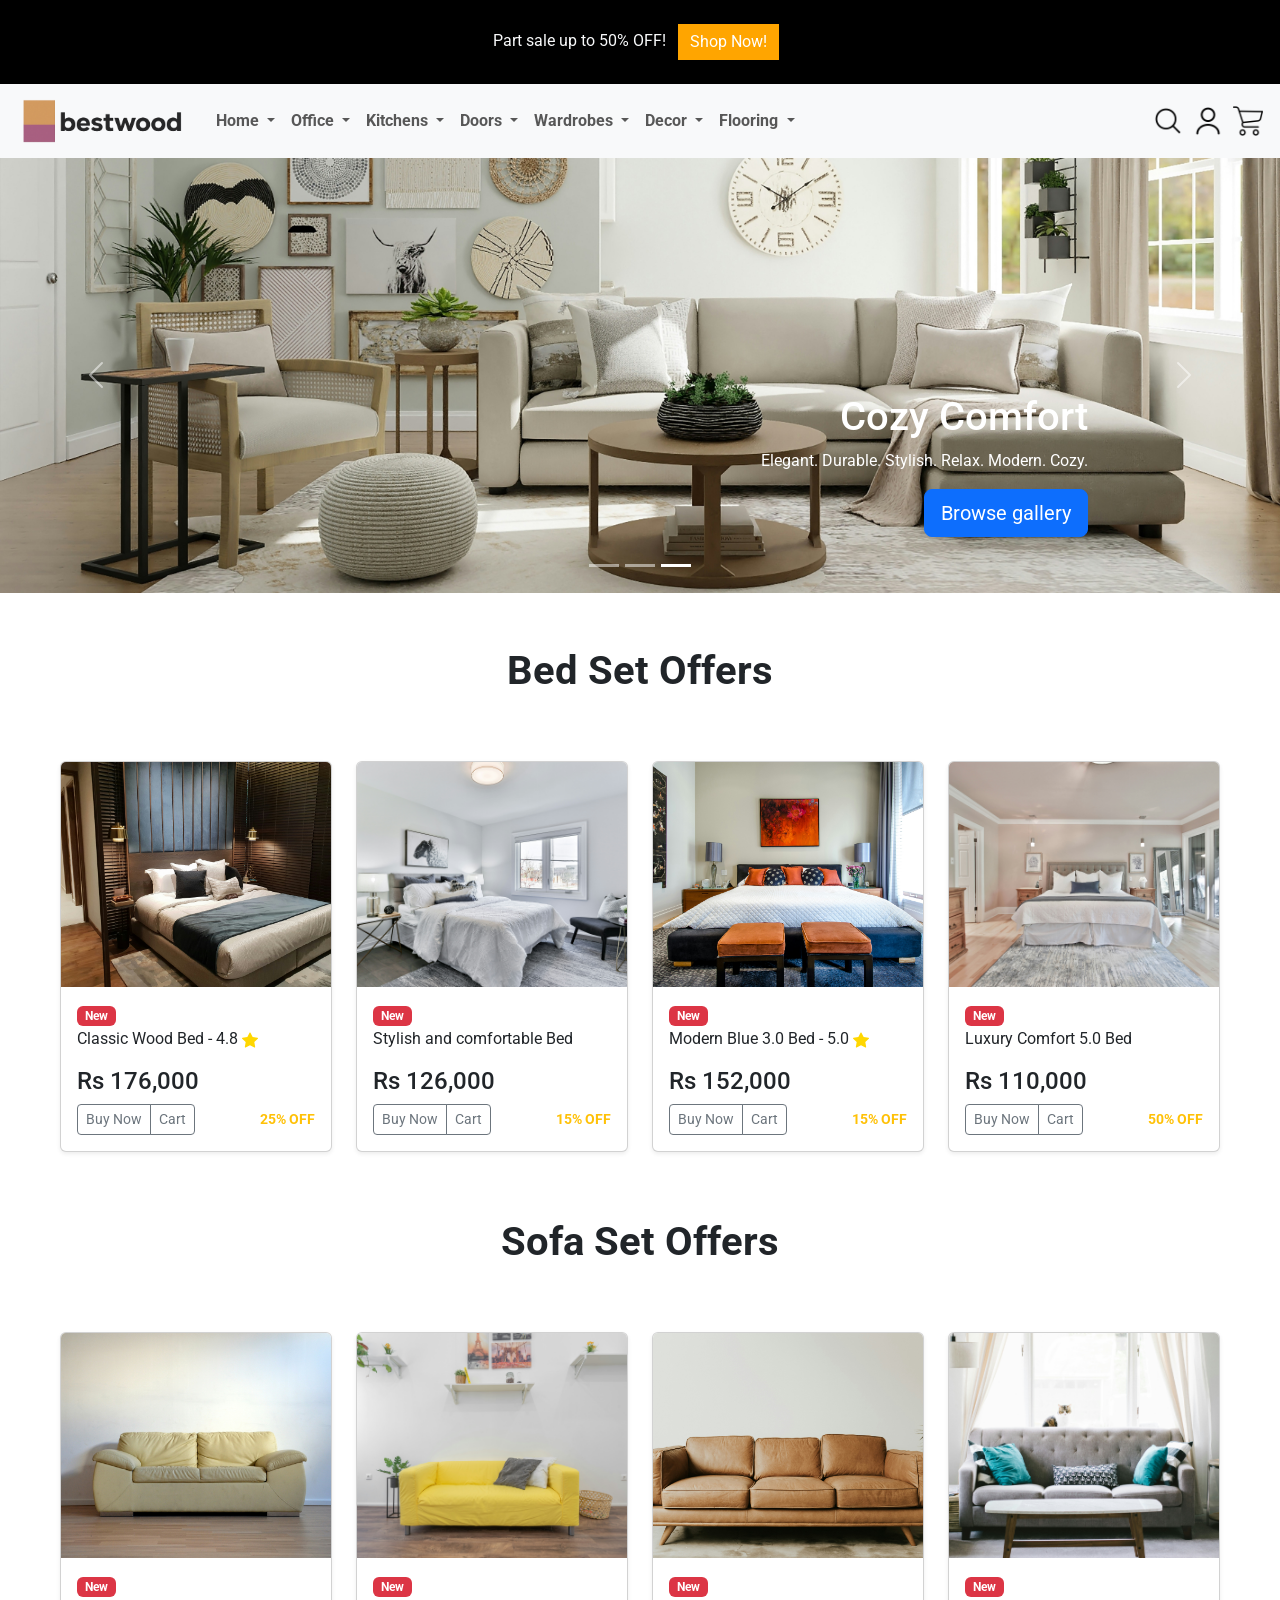
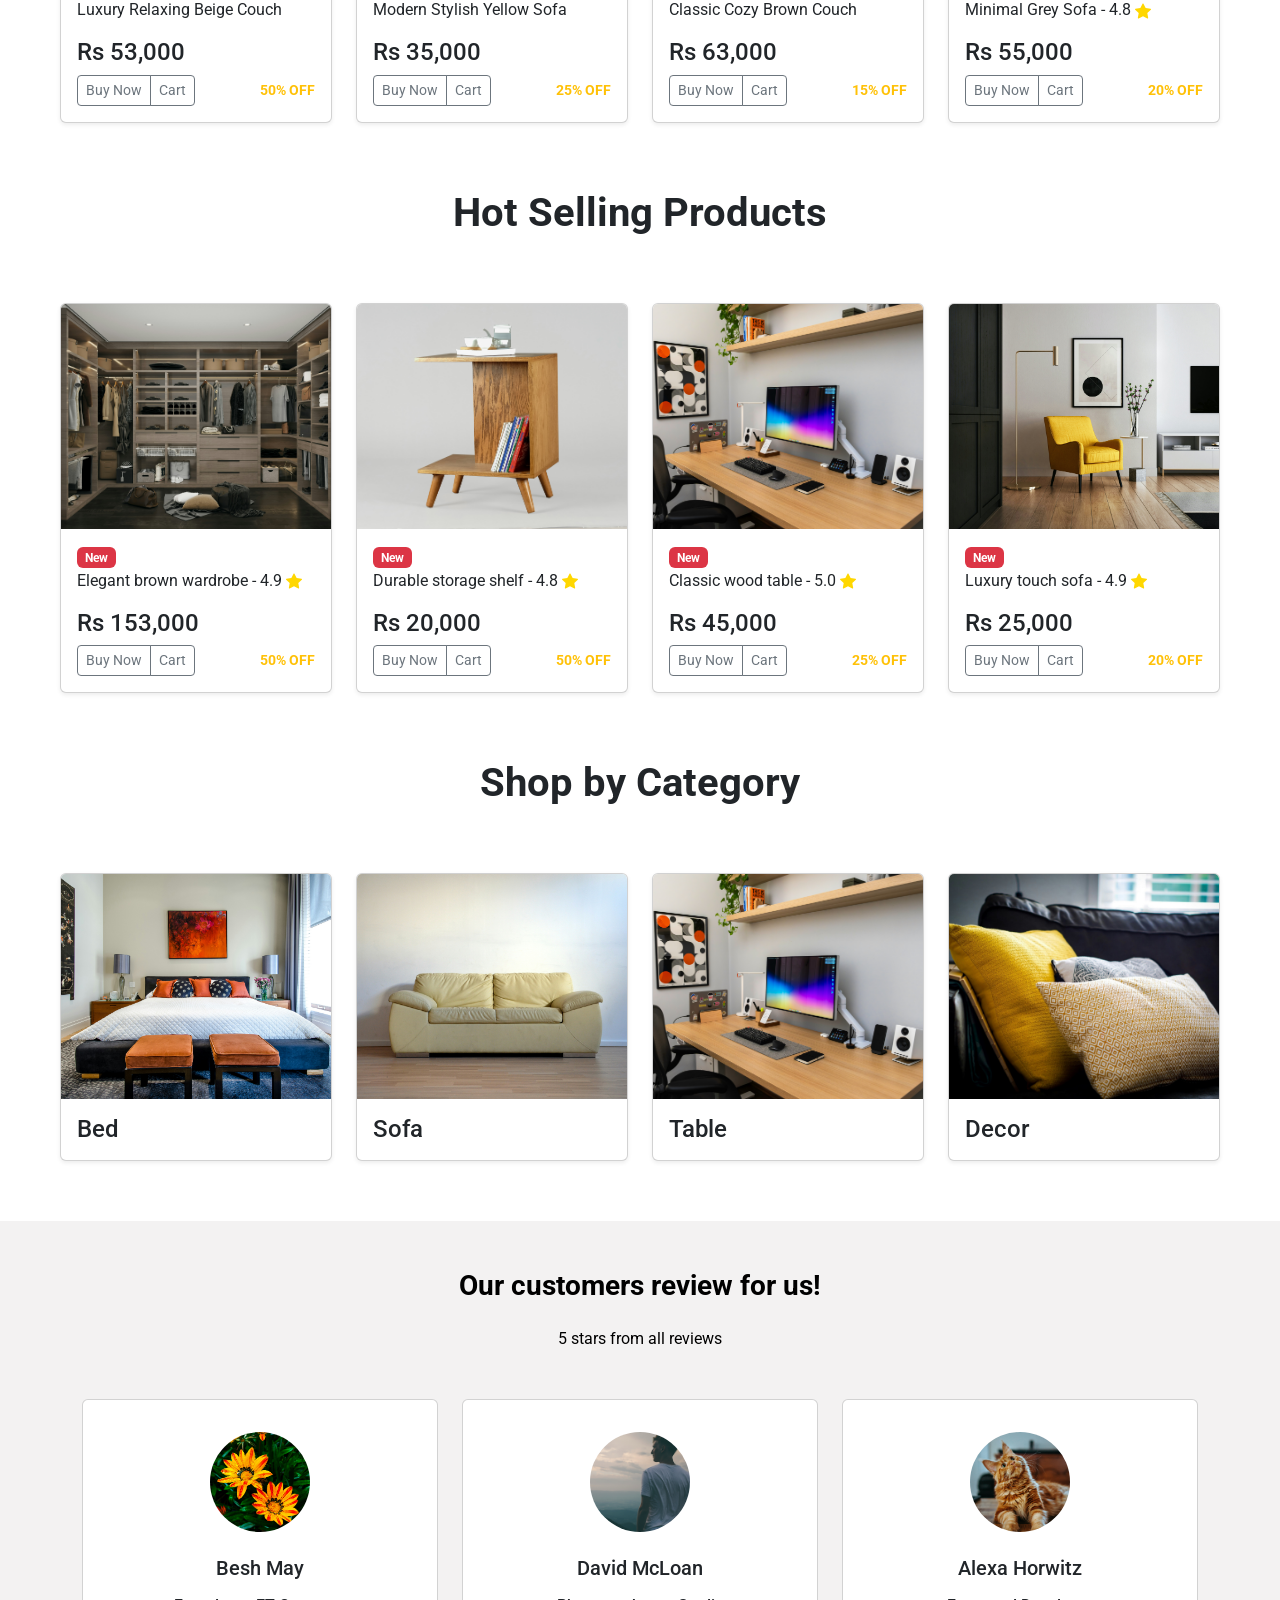
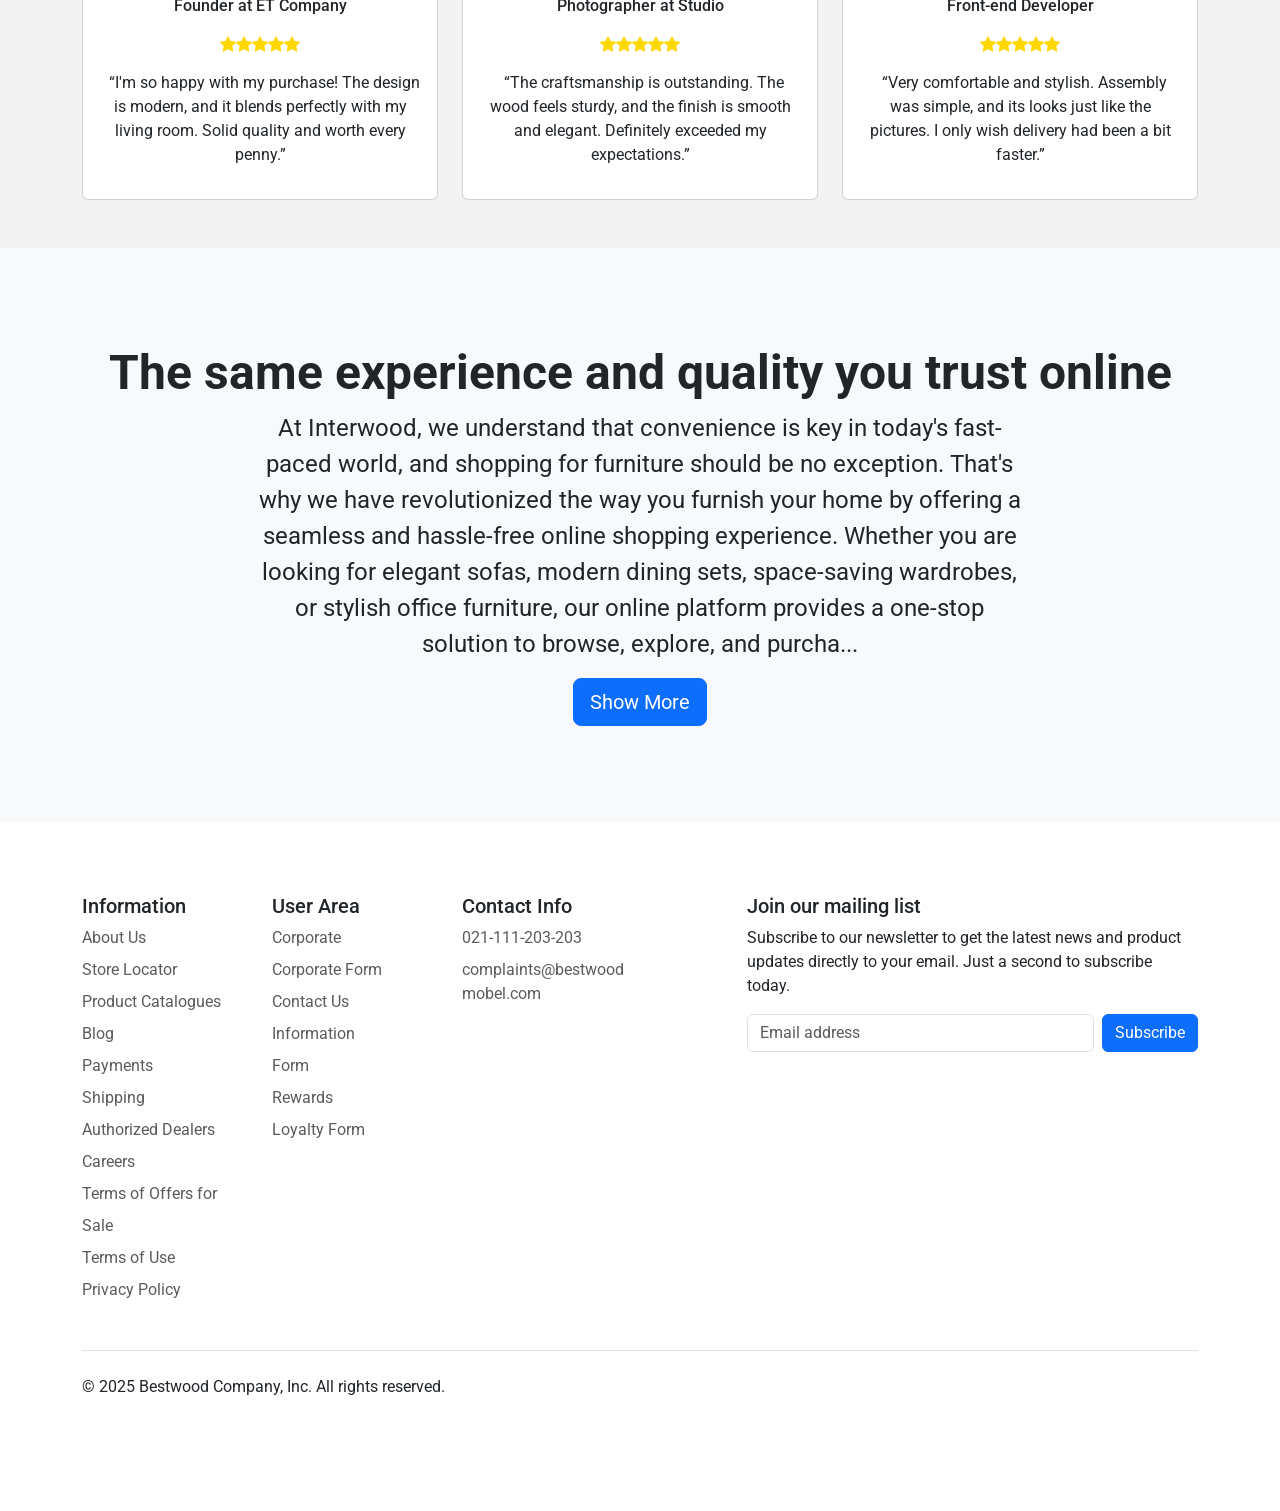
==== commit 1ac6d526: "add" ====
--- a/index.html
+++ b/index.html
@@ -24,7 +24,7 @@
         <!--Navbar Section-->
         <nav class="navbar navbar-expand-lg bg-body-tertiary">
             <div class="container-fluid">
-                <a class="navbar-brand" href="#">
+                <a class="navbar-brand" href="index.html">
                     <img class="logo-1" src="images/logo-bw (2).png">
                 </a>
                 <button
@@ -338,7 +338,9 @@
                     </ul>
                     <form class="d-flex" role="search">
                         <img class="cart-icon" src="images/search.png">
-                        <img class="cart-icon" src="images/user.png">
+                        <a class="dropdown-item" href="Usercontact.html">
+                            <img class="cart-icon" src="images/user.png">
+                        </a>
                         <img class="cart-icon" src="images/shopping-cart (1).png">
                     </form>
                 </div>
@@ -486,7 +488,7 @@
                             <div class="card-body">
                                 <span class="badge text-bg-danger">New</span>
                                 <p class="card-text">
-                                    Classic Elegant Wood Bed &#8209; 4.8
+                                    Classic Wood Bed &#8209; 4.8
                                     <span>
                                         <svg
                                             xmlns="http://www.w3.org/2000/svg"
@@ -536,7 +538,7 @@
                             <div class="card-body">
                                 <span class="badge text-bg-danger">New</span>
                                 <p class="card-text">
-                                    Modern Style Blue 3.0 Bed &#8209; 5.0
+                                    Modern Blue 3.0 Bed &#8209; 5.0
                                     <span>
                                         <svg
                                             xmlns="http://www.w3.org/2000/svg"
@@ -642,7 +644,7 @@
                                 <div class="card-body">
                                     <span class="badge text-bg-danger">New</span>
                                     <p class="card-text">
-                                        Minimal Sleek Grey Sofa &#8209; 4.8
+                                        Minimal Grey Sofa &#8209; 4.8
                                         <span>
                                             <svg
                                                 xmlns="http://www.w3.org/2000/svg"
@@ -680,7 +682,7 @@
                                     <div class="card-body">
                                         <span class="badge text-bg-danger">New</span>
                                         <p class="card-text">
-                                            Elegant modern brown wardrobe &#8209; 4.9
+                                            Elegant brown wardrobe &#8209; 4.9
                                             <span>
                                                 <svg
                                                     xmlns="http://www.w3.org/2000/svg"
@@ -711,7 +713,7 @@
                                     <div class="card-body">
                                         <span class="badge text-bg-danger">New</span>
                                         <p class="card-text">
-                                            Durable wooden storage shelf &#8209; 4.8
+                                            Durable storage shelf &#8209; 4.8
                                             <span>
                                                 <svg
                                                     xmlns="http://www.w3.org/2000/svg"
@@ -742,7 +744,7 @@
                                     <div class="card-body">
                                         <span class="badge text-bg-danger">New</span>
                                         <p class="card-text">
-                                            Classic solid wood table &#8209; 5.0
+                                            Classic wood table &#8209; 5.0
                                             <span>
                                                 <svg
                                                     xmlns="http://www.w3.org/2000/svg"
@@ -773,7 +775,7 @@
                                     <div class="card-body">
                                         <span class="badge text-bg-danger">New</span>
                                         <p class="card-text">
-                                            Luxury velvet touch sofa &#8209; 4.9
+                                            Luxury touch sofa &#8209; 4.9
                                             <span>
                                                 <svg
                                                     xmlns="http://www.w3.org/2000/svg"
@@ -840,7 +842,7 @@
                             </div>
                         </div>
                         <!--Section Review-->
-                        <section style="color: #000; background-color: #f3f2f2;">
+                        <section class="review-container m-0">
                             <div class="container py-5">
                                 <div class="row d-flex justify-content-center">
                                     <div class="col-md-10 col-xl-8 text-center">
@@ -1101,7 +1103,6 @@
                                 </div>
                             </div>
                         </section>
-
                         <div class="p-5 mb-4 bg-body-tertiary rounded-0">
                             <div class="container-fluid py-5 text-center d-flex flex-column align-items-center">
                                 <h1 class="display-5 fw-bold">The same experience and quality you trust online</h1>
@@ -1113,7 +1114,7 @@
                         <div class="container">
                             <footer class="py-5">
                                 <div class="row">
-                                    <div class="col-6 col-md-2 mb-3">
+                                    <div class="col-6 col-md-2 sm col-12 col-md-1 mb-3">
                                         <h5>Information</h5>
                                         <ul class="nav flex-column">
                                             <li class="nav-item mb-2">
@@ -1154,7 +1155,7 @@
                                             </li>
                                         </ul>
                                     </div>
-                                    <div class="col-6 col-md-2 mb-3">
+                                    <div class="col-6 col-md-2 sm col-12 col-md-1 mb-3">
                                         <h5>User Area</h5>
                                         <ul class="nav flex-column">
                                             <li class="nav-item mb-2">
@@ -1167,7 +1168,7 @@
                                                 <a href="#" class="nav-link p-0 text-body-secondary">Contact Us</a>
                                             </li>
                                             <li class="nav-item mb-2">
-                                                <a href="#" class="nav-link p-0 text-body-secondary">Information/Lead</a>
+                                                <a href="#" class="nav-link p-0 text-body-secondary">Information</a>
                                             </li>
                                             <li class="nav-item mb-2">
                                                 <a href="#" class="nav-link p-0 text-body-secondary">Form</a>
@@ -1180,14 +1181,14 @@
                                             </li>
                                         </ul>
                                     </div>
-                                    <div class="col-6 col-md-2 mb-3">
+                                    <div class="col-6 col-md-2 sm col-12 col-md-1 mb-3">
                                         <h5>Contact Info</h5>
                                         <ul class="nav flex-column">
                                             <li class="nav-item mb-2">
                                                 <a href="#" class="nav-link p-0 text-body-secondary">021-111-203-203</a>
                                             </li>
                                             <li class="nav-item mb-2">
-                                                <a href="#" class="nav-link p-0 text-body-secondary">complaints@bestwoodmobel.com</a>
+                                                <a href="#" class="nav-link p-0 text-body-secondary text-break">complaints@bestwoodmobel.com</a>
                                             </li>
                                         </ul>
                                     </div>
--- a/index.css
+++ b/index.css
@@ -6,66 +6,76 @@
 }
 
 body {
-    font-family: Roboto, Arial;
+  font-family: Roboto, Arial;
+ 
 }
 
-
-
 .alert-dark {
-    background-color: black;
+  background-color: black;
 }
 
 .btn-success {
-    background-color: orange;
+  background-color: orange;
 }
 
 .logo-1 {
-    width: 180px;
-    height: auto;
+  width: 180px;
+  height: auto;
 }
 
 .cart-icon {
-    width: 30px;
-    object-fit: cover;
-    margin: 5px;
+  width: 30px;
+  object-fit: cover;
+  margin: 5px;
 }
 
-.four-columns, .review-container {
-    margin: 60px;
-   } 
+.cart-icon:hover {
+ filter: brightness(0) saturate(100%) invert(46%) sepia(93%) saturate(2063%) hue-rotate(1deg) brightness(103%) contrast(105%);
+
+}
+
+.review-container {
+  color: #000; 
+  background-color: #f3f2f2;
+}
+.four-columns,
+.review-container {
+  margin: 60px;
+}
 
 .card-img-top {
-    height:225px; object-fit:cover; object-position:center;
+  height: 225px;
+  object-fit: cover;
+  object-position: center;
 }
 
 .bi-star-fill {
-    color: gold;
+  color: gold;
 }
 
 .rounded-circle {
-    object-position: center;
-    object-fit: cover;
+  object-position: center;
+  object-fit: cover;
 }
 
+.sign-bg {
+  background-color: #fffff3;
 
-
+}
 
 /* Responsive Design */
 /* Mobile Screen */
 
 @media only screen and (max-width: 767px) {
-   .carousel-caption {
+  .carousel-caption {
     display: none;
-   }
+  }
 
-   .four-columns {
+  .four-columns {
     margin: 15px;
-   }
+  }
 }
 
-
-
 /* Tablet Screen */
-@media only screen and (min-width: 768px) and (max-width: 1024px) {}
-
-
+@media only screen and (min-width: 768px) and (max-width: 1024px) {
+}
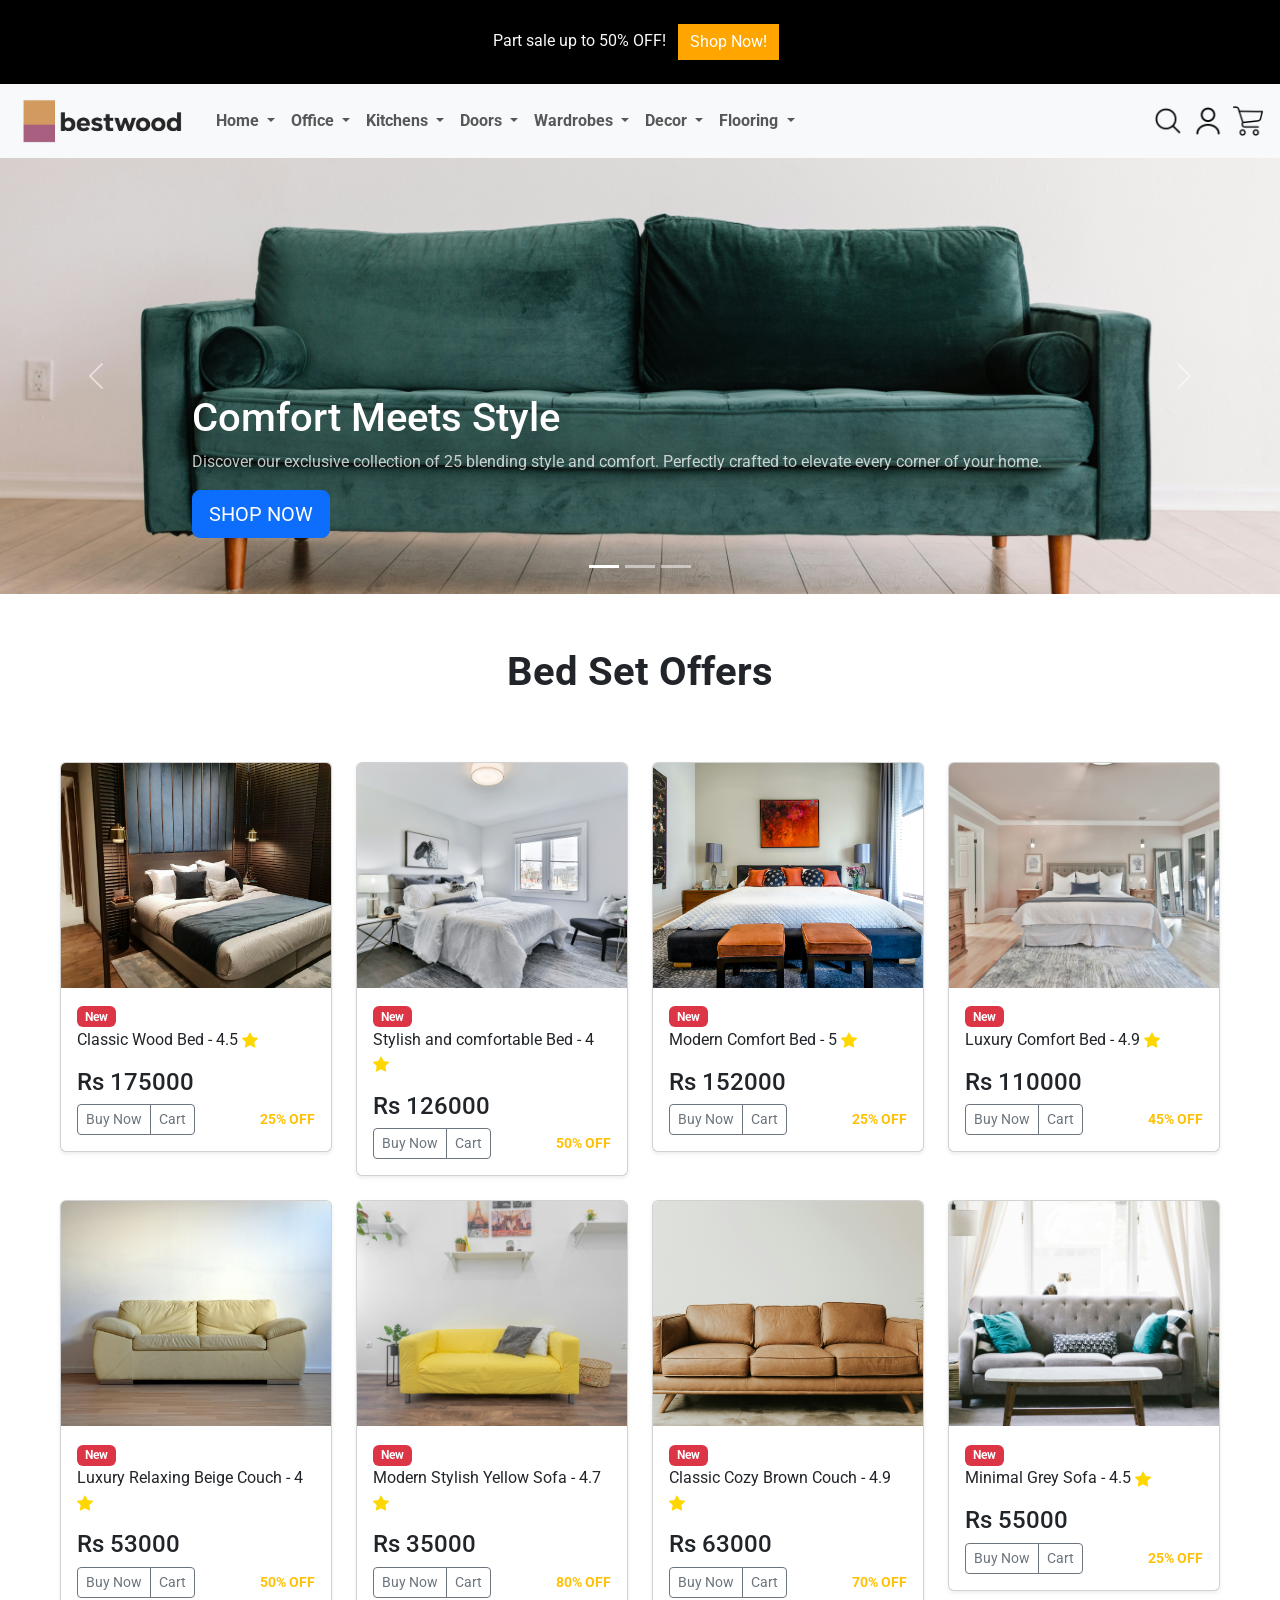
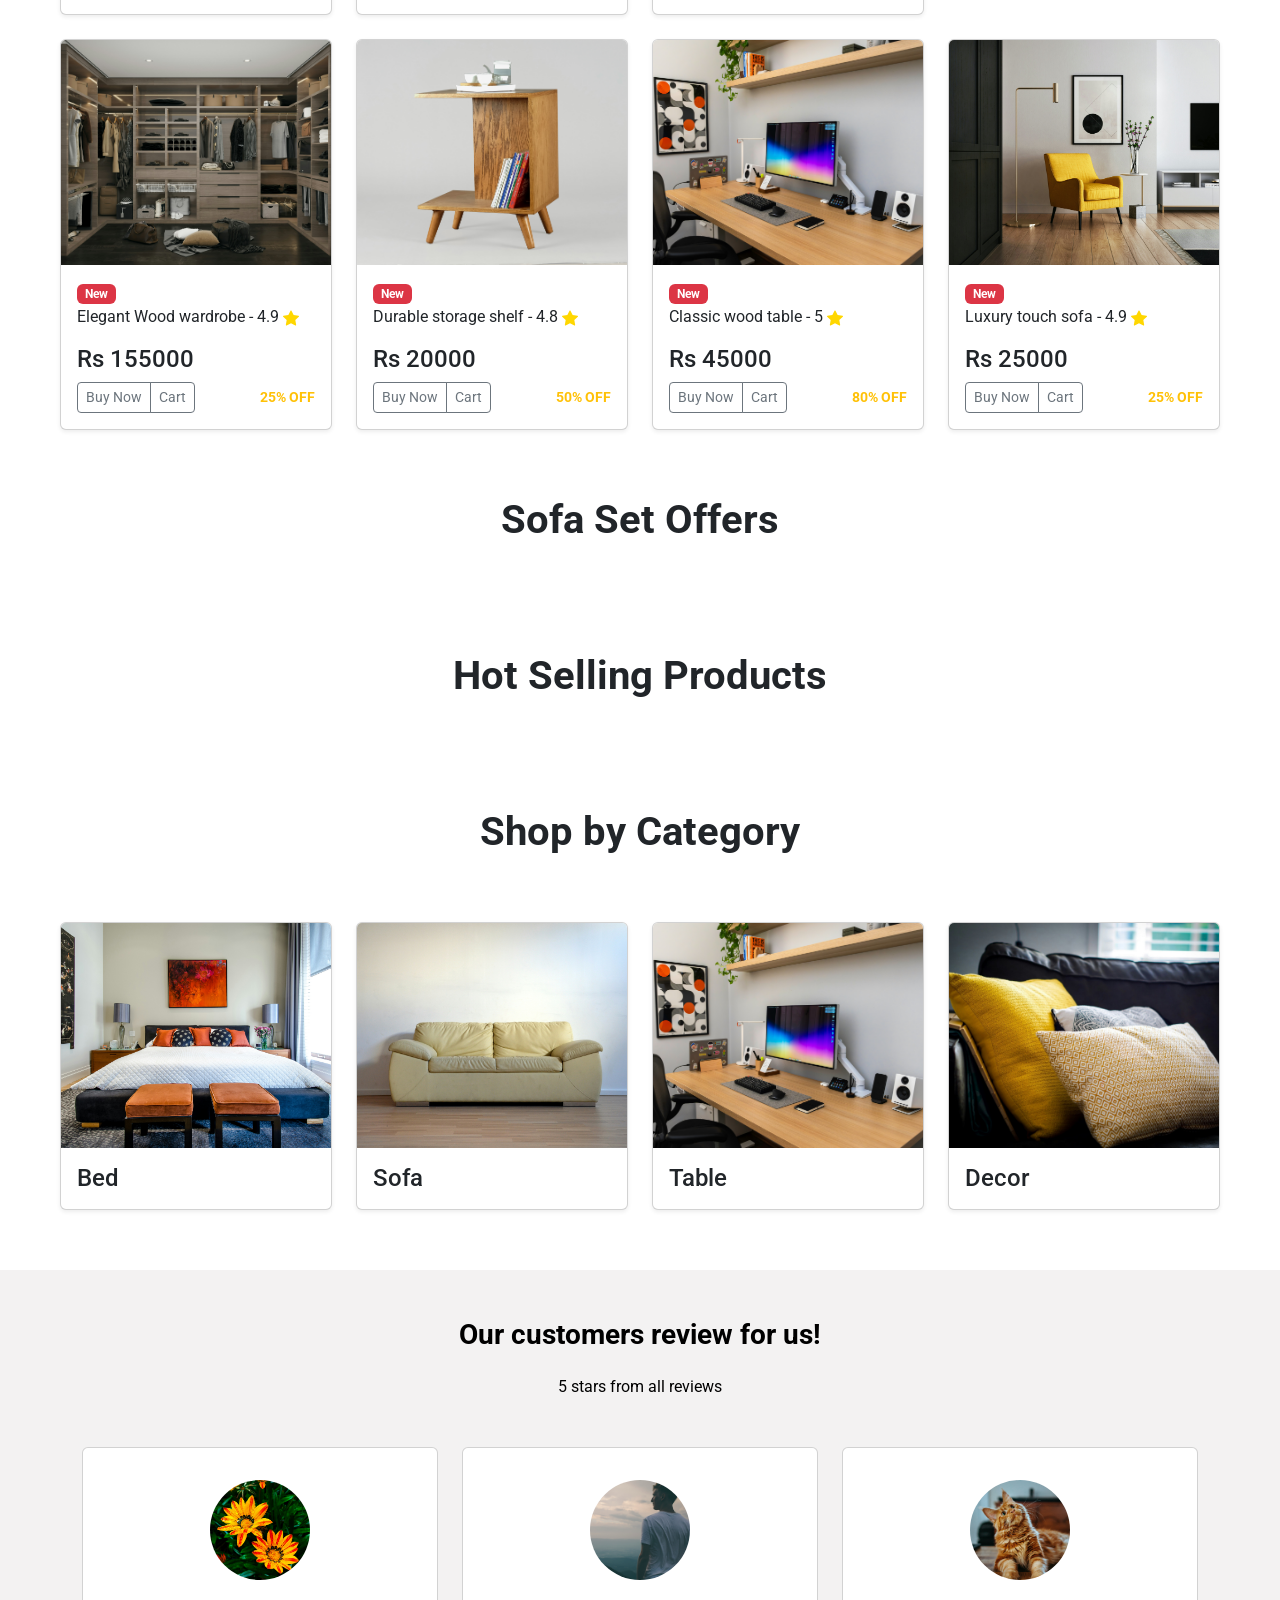
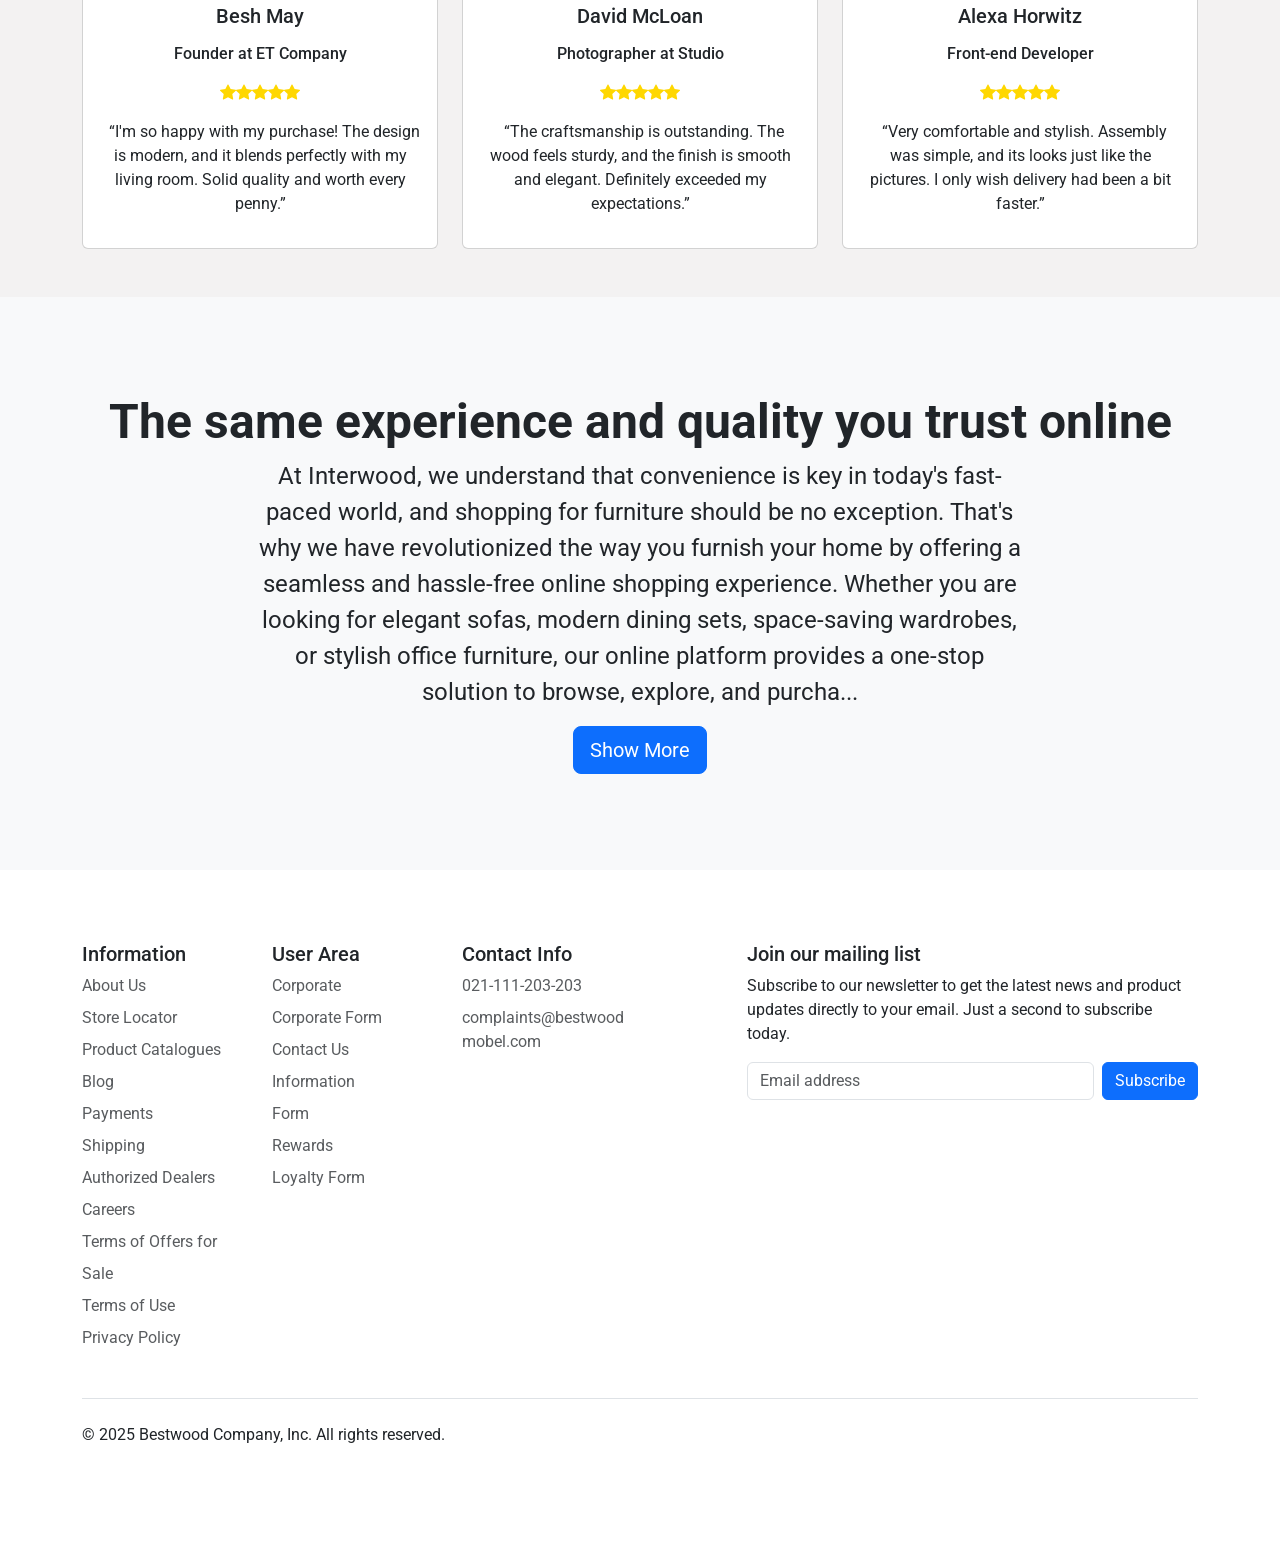
==== commit b27695fa: "add  js foreach" ====
--- a/index.html
+++ b/index.html
@@ -346,29 +346,6 @@
                 </div>
             </div>
         </nav>
-        <!--Modal Section-->
-        <div class="modal" tabindex="-1">
-            <div class="modal-dialog">
-                <div class="modal-content">
-                    <div class="modal-header">
-                        <h5 class="modal-title">Get Exclusive Deals!</h5>
-                        <button
-                            type="button"
-                            class="btn-close"
-                            data-bs-dismiss="modal"
-                            aria-label="Close"
-                        ></button>
-                    </div>
-                    <div class="modal-body">
-                        <p>With just one click, you&apos;ll never miss a deal! Get notifications on everything from new arrivals to price drops &#8209; all in real time.</p>
-                    </div>
-                    <div class="modal-footer">
-                        <button type="button" class="btn btn-secondary" data-bs-dismiss="modal">Deny</button>
-                        <button type="button" class="btn btn-primary">Allow</button>
-                    </div>
-                </div>
-            </div>
-        </div>
         <!--Carousel Section-->
         <div id="myCarousel" class="carousel slide mb-6" data-bs-ride="carousel">
             <div class="carousel-indicators">
@@ -481,325 +458,22 @@
         <div>
             <div class="fs-1 fw-bold text-center pt-5">Bed Set Offers</div>
             <div class="four-columns">
-                <div class="row row-cols-1 row-cols-sm-1  row-cols-md-2 row-cols-lg-2 row-cols-xl-4 g-4">
-                    <div class="col">
-                        <div class="card shadow-sm">
-                            <img class="card-img-top img-fluid" src="images/bed-1.jpg" alt="">
-                            <div class="card-body">
-                                <span class="badge text-bg-danger">New</span>
-                                <p class="card-text">
-                                    Classic Wood Bed &#8209; 4.8
-                                    <span>
-                                        <svg
-                                            xmlns="http://www.w3.org/2000/svg"
-                                            width="16"
-                                            height="16"
-                                            fill="currentColor"
-                                            class="bi bi-star-fill"
-                                            viewBox="0 0 16 16"
-                                        >
-                                            <path d="M3.612 15.443c-.386.198-.824-.149-.746-.592l.83-4.73L.173 6.765c-.329-.314-.158-.888.283-.95l4.898-.696L7.538.792c.197-.39.73-.39.927 0l2.184 4.327 4.898.696c.441.062.612.636.282.95l-3.522 3.356.83 4.73c.078.443-.36.79-.746.592L8 13.187l-4.389 2.256z"/>
-                                        </svg>
-                                    </span>
-                                </p>
-                                <h4>Rs 176,000</h4>
-                                <div class="d-flex justify-content-between align-items-center">
-                                    <div class="btn-group">
-                                        <button type="button" class="btn btn-sm btn-outline-secondary">Buy Now</button>
-                                        <button type="button" class="btn btn-sm btn-outline-secondary">Cart</button>
-                                    </div>
-                                    <small class="text-warning fw-bold">25% OFF</small>
-                                </div>
-                            </div>
-                        </div>
-                    </div>
-                    <div class="col">
-                        <div class="card shadow-sm">
-                            <img class="card-img-top img-fluid" src="images/bed-2.jpg" alt="">
-                            <div class="card-body">
-                                <span class="badge text-bg-danger">New</span>
-                                <p class="card-text">
-                                    Stylish and comfortable Bed
-                                </p>
-                                <h4>Rs 126,000</h4>
-                                <div class="d-flex justify-content-between align-items-center">
-                                    <div class="btn-group">
-                                        <button type="button" class="btn btn-sm btn-outline-secondary">Buy Now</button>
-                                        <button type="button" class="btn btn-sm btn-outline-secondary">Cart</button>
-                                    </div>
-                                    <small class="text-warning fw-bold">15% OFF</small>
-                                </div>
-                            </div>
-                        </div>
-                    </div>
-                    <div class="col">
-                        <div class="card shadow-sm">
-                            <img class="card-img-top img-fluid" src="images/bed-3.jpg" alt="">
-                            <div class="card-body">
-                                <span class="badge text-bg-danger">New</span>
-                                <p class="card-text">
-                                    Modern Blue 3.0 Bed &#8209; 5.0
-                                    <span>
-                                        <svg
-                                            xmlns="http://www.w3.org/2000/svg"
-                                            width="16"
-                                            height="16"
-                                            fill="currentColor"
-                                            class="bi bi-star-fill"
-                                            viewBox="0 0 16 16"
-                                        >
-                                            <path d="M3.612 15.443c-.386.198-.824-.149-.746-.592l.83-4.73L.173 6.765c-.329-.314-.158-.888.283-.95l4.898-.696L7.538.792c.197-.39.73-.39.927 0l2.184 4.327 4.898.696c.441.062.612.636.282.95l-3.522 3.356.83 4.73c.078.443-.36.79-.746.592L8 13.187l-4.389 2.256z"/>
-                                        </svg>
-                                    </span>
-                                </p>
-                                <h4>Rs 152,000</h4>
-                                <div class="d-flex justify-content-between align-items-center">
-                                    <div class="btn-group">
-                                        <button type="button" class="btn btn-sm btn-outline-secondary">Buy Now</button>
-                                        <button type="button" class="btn btn-sm btn-outline-secondary">Cart</button>
-                                    </div>
-                                    <small class="text-warning fw-bold">15% OFF</small>
-                                </div>
-                            </div>
-                        </div>
-                    </div>
-                    <div class="col">
-                        <div class="card shadow-sm">
-                            <img class="card-img-top img-fluid" src="images/bed-4.jpg" alt="">
-                            <div class="card-body">
-                                <span class="badge text-bg-danger">New</span>
-                                <p class="card-text">Luxury Comfort 5.0 Bed</p>
-                                <h4>Rs 110,000</h4>
-                                <div class="d-flex justify-content-between align-items-center">
-                                    <div class="btn-group">
-                                        <button type="button" class="btn btn-sm btn-outline-secondary">Buy Now</button>
-                                        <button type="button" class="btn btn-sm btn-outline-secondary">Cart</button>
-                                    </div>
-                                    <small class="text-warning fw-bold">50% OFF</small>
-                                </div>
-                            </div>
-                        </div>
-                    </div>
+                <div class="row row-cols-1 row-cols-sm-1  row-cols-md-2 row-cols-lg-2 row-cols-xl-4 g-4 js-products-columns">
                 </div>
             </div>
             <!--Sofa Section-->
             <div>
                 <div class="fs-1 fw-bold text-center ">Sofa Set Offers</div>
                 <div class="four-columns">
-                    <div class="row row-cols-1 row-cols-sm-1  row-cols-md-2 row-cols-lg-2 row-cols-xl-4 g-4">
-                        <div class="col">
-                            <div class="card shadow-sm">
-                                <img class="card-img-top img-fluid" src="images/sofa-1.jpg" alt="">
-                                <div class="card-body">
-                                    <span class="badge text-bg-danger">New</span>
-                                    <p class="card-text">Luxury Relaxing Beige Couch</p>
-                                    <h4>Rs 53,000</h4>
-                                    <div class="d-flex justify-content-between align-items-center">
-                                        <div class="btn-group">
-                                            <button type="button" class="btn btn-sm btn-outline-secondary">Buy Now</button>
-                                            <button type="button" class="btn btn-sm btn-outline-secondary">Cart</button>
-                                        </div>
-                                        <small class="text-warning fw-bold">50% OFF</small>
-                                    </div>
-                                </div>
-                            </div>
-                        </div>
-                        <div class="col">
-                            <div class="card shadow-sm">
-                                <img class="card-img-top img-fluid" src="images/sofa-2.jpg" alt="">
-                                <div class="card-body">
-                                    <span class="badge text-bg-danger">New</span>
-                                    <p class="card-text">Modern Stylish Yellow Sofa</p>
-                                    <h4>Rs 35,000</h4>
-                                    <div class="d-flex justify-content-between align-items-center">
-                                        <div class="btn-group">
-                                            <button type="button" class="btn btn-sm btn-outline-secondary">Buy Now</button>
-                                            <button type="button" class="btn btn-sm btn-outline-secondary">Cart</button>
-                                        </div>
-                                        <small class="text-warning fw-bold">25% OFF</small>
-                                    </div>
-                                </div>
-                            </div>
-                        </div>
-                        <div class="col">
-                            <div class="card shadow-sm">
-                                <img class="card-img-top img-fluid" src="images/sofa-3.jpg" alt="">
-                                <div class="card-body">
-                                    <span class="badge text-bg-danger">New</span>
-                                    <p class="card-text">Classic Cozy Brown Couch</p>
-                                    <h4>Rs 63,000</h4>
-                                    <div class="d-flex justify-content-between align-items-center">
-                                        <div class="btn-group">
-                                            <button type="button" class="btn btn-sm btn-outline-secondary">Buy Now</button>
-                                            <button type="button" class="btn btn-sm btn-outline-secondary">Cart</button>
-                                        </div>
-                                        <small class="text-warning fw-bold">15% OFF</small>
-                                    </div>
-                                </div>
-                            </div>
-                        </div>
-                        <div class="col">
-                            <div class="card shadow-sm">
-                                <img class="card-img-top img-fluid" src="images/sofa-4.jpg" alt="">
-                                <div class="card-body">
-                                    <span class="badge text-bg-danger">New</span>
-                                    <p class="card-text">
-                                        Minimal Grey Sofa &#8209; 4.8
-                                        <span>
-                                            <svg
-                                                xmlns="http://www.w3.org/2000/svg"
-                                                width="16"
-                                                height="16"
-                                                fill="currentColor"
-                                                class="bi bi-star-fill"
-                                                viewBox="0 0 16 16"
-                                            >
-                                                <path d="M3.612 15.443c-.386.198-.824-.149-.746-.592l.83-4.73L.173 6.765c-.329-.314-.158-.888.283-.95l4.898-.696L7.538.792c.197-.39.73-.39.927 0l2.184 4.327 4.898.696c.441.062.612.636.282.95l-3.522 3.356.83 4.73c.078.443-.36.79-.746.592L8 13.187l-4.389 2.256z"/>
-                                            </svg>
-                                        </span>
-                                    </p>
-                                    <h4>Rs 55,000</h4>
-                                    <div class="d-flex justify-content-between align-items-center">
-                                        <div class="btn-group">
-                                            <button type="button" class="btn btn-sm btn-outline-secondary">Buy Now</button>
-                                            <button type="button" class="btn btn-sm btn-outline-secondary">Cart</button>
-                                        </div>
-                                        <small class="text-warning fw-bold">20% OFF</small>
-                                    </div>
-                                </div>
-                            </div>
-                        </div>
+                    <div class="row row-cols-1 row-cols-sm-1  row-cols-md-2 row-cols-lg-2 row-cols-xl-4 g-4 js-products-columns">            
                     </div>
                 </div>
                 <!--Hot Selling Section-->
                 <div>
                     <div class="fs-1 fw-bold text-center ">Hot Selling Products</div>
-                    <div class="four-columns">
-                        <div class="row row-cols-1 row-cols-sm-1  row-cols-md-2 row-cols-lg-2 row-cols-xl-4 g-4">
-                            <div class="col">
-                                <div class="card shadow-sm">
-                                    <img class="card-img-top img-fluid" src="images/hot-1.jpg" alt="">
-                                    <div class="card-body">
-                                        <span class="badge text-bg-danger">New</span>
-                                        <p class="card-text">
-                                            Elegant brown wardrobe &#8209; 4.9
-                                            <span>
-                                                <svg
-                                                    xmlns="http://www.w3.org/2000/svg"
-                                                    width="16"
-                                                    height="16"
-                                                    fill="currentColor"
-                                                    class="bi bi-star-fill"
-                                                    viewBox="0 0 16 16"
-                                                >
-                                                    <path d="M3.612 15.443c-.386.198-.824-.149-.746-.592l.83-4.73L.173 6.765c-.329-.314-.158-.888.283-.95l4.898-.696L7.538.792c.197-.39.73-.39.927 0l2.184 4.327 4.898.696c.441.062.612.636.282.95l-3.522 3.356.83 4.73c.078.443-.36.79-.746.592L8 13.187l-4.389 2.256z"/>
-                                                </svg>
-                                            </span>
-                                        </p>
-                                        <h4>Rs 153,000</h4>
-                                        <div class="d-flex justify-content-between align-items-center">
-                                            <div class="btn-group">
-                                                <button type="button" class="btn btn-sm btn-outline-secondary">Buy Now</button>
-                                                <button type="button" class="btn btn-sm btn-outline-secondary">Cart</button>
-                                            </div>
-                                            <small class="text-warning fw-bold">50% OFF</small>
-                                        </div>
-                                    </div>
-                                </div>
-                            </div>
-                            <div class="col">
-                                <div class="card shadow-sm">
-                                    <img class="card-img-top img-fluid" src="images/hot-2.jpg" alt="">
-                                    <div class="card-body">
-                                        <span class="badge text-bg-danger">New</span>
-                                        <p class="card-text">
-                                            Durable storage shelf &#8209; 4.8
-                                            <span>
-                                                <svg
-                                                    xmlns="http://www.w3.org/2000/svg"
-                                                    width="16"
-                                                    height="16"
-                                                    fill="currentColor"
-                                                    class="bi bi-star-fill"
-                                                    viewBox="0 0 16 16"
-                                                >
-                                                    <path d="M3.612 15.443c-.386.198-.824-.149-.746-.592l.83-4.73L.173 6.765c-.329-.314-.158-.888.283-.95l4.898-.696L7.538.792c.197-.39.73-.39.927 0l2.184 4.327 4.898.696c.441.062.612.636.282.95l-3.522 3.356.83 4.73c.078.443-.36.79-.746.592L8 13.187l-4.389 2.256z"/>
-                                                </svg>
-                                            </span>
-                                        </p>
-                                        <h4>Rs 20,000</h4>
-                                        <div class="d-flex justify-content-between align-items-center">
-                                            <div class="btn-group">
-                                                <button type="button" class="btn btn-sm btn-outline-secondary">Buy Now</button>
-                                                <button type="button" class="btn btn-sm btn-outline-secondary">Cart</button>
-                                            </div>
-                                            <small class="text-warning fw-bold">50% OFF</small>
-                                        </div>
-                                    </div>
-                                </div>
-                            </div>
-                            <div class="col">
-                                <div class="card shadow-sm">
-                                    <img class="card-img-top img-fluid" src="images/hot-3.jpg" alt="">
-                                    <div class="card-body">
-                                        <span class="badge text-bg-danger">New</span>
-                                        <p class="card-text">
-                                            Classic wood table &#8209; 5.0
-                                            <span>
-                                                <svg
-                                                    xmlns="http://www.w3.org/2000/svg"
-                                                    width="16"
-                                                    height="16"
-                                                    fill="currentColor"
-                                                    class="bi bi-star-fill"
-                                                    viewBox="0 0 16 16"
-                                                >
-                                                    <path d="M3.612 15.443c-.386.198-.824-.149-.746-.592l.83-4.73L.173 6.765c-.329-.314-.158-.888.283-.95l4.898-.696L7.538.792c.197-.39.73-.39.927 0l2.184 4.327 4.898.696c.441.062.612.636.282.95l-3.522 3.356.83 4.73c.078.443-.36.79-.746.592L8 13.187l-4.389 2.256z"/>
-                                                </svg>
-                                            </span>
-                                        </p>
-                                        <h4>Rs 45,000</h4>
-                                        <div class="d-flex justify-content-between align-items-center">
-                                            <div class="btn-group">
-                                                <button type="button" class="btn btn-sm btn-outline-secondary">Buy Now</button>
-                                                <button type="button" class="btn btn-sm btn-outline-secondary">Cart</button>
-                                            </div>
-                                            <small class="text-warning fw-bold">25% OFF</small>
-                                        </div>
-                                    </div>
-                                </div>
-                            </div>
-                            <div class="col">
-                                <div class="card shadow-sm">
-                                    <img class="card-img-top img-fluid" src="images/hot-4.jpg" alt="">
-                                    <div class="card-body">
-                                        <span class="badge text-bg-danger">New</span>
-                                        <p class="card-text">
-                                            Luxury touch sofa &#8209; 4.9
-                                            <span>
-                                                <svg
-                                                    xmlns="http://www.w3.org/2000/svg"
-                                                    width="16"
-                                                    height="16"
-                                                    fill="currentColor"
-                                                    class="bi bi-star-fill"
-                                                    viewBox="0 0 16 16"
-                                                >
-                                                    <path d="M3.612 15.443c-.386.198-.824-.149-.746-.592l.83-4.73L.173 6.765c-.329-.314-.158-.888.283-.95l4.898-.696L7.538.792c.197-.39.73-.39.927 0l2.184 4.327 4.898.696c.441.062.612.636.282.95l-3.522 3.356.83 4.73c.078.443-.36.79-.746.592L8 13.187l-4.389 2.256z"/>
-                                                </svg>
-                                            </span>
-                                        </p>
-                                        <h4>Rs 25,000</h4>
-                                        <div class="d-flex justify-content-between align-items-center">
-                                            <div class="btn-group">
-                                                <button type="button" class="btn btn-sm btn-outline-secondary">Buy Now</button>
-                                                <button type="button" class="btn btn-sm btn-outline-secondary">Cart</button>
-                                            </div>
-                                            <small class="text-warning fw-bold">20% OFF</small>
-                                        </div>
-                                    </div>
-                                </div>
-                            </div>
+                    <div class="four-columns js-products-columns">
+                        <div class="row row-cols-1 row-cols-sm-1  row-cols-md-2 row-cols-lg-2 row-cols-xl-4 g-4 ">
+                          
                         </div>
                     </div>
                     <!--Category Section-->
@@ -1235,6 +909,8 @@
                                 </div>
                             </footer>
                         </div>
+                        <script src="data/products.js"></script>
+                        <script src="scripts/bestwood.js"></script>
                         <script src="https://cdn.jsdelivr.net/npm/bootstrap@5.3.8/dist/js/bootstrap.bundle.min.js" integrity="sha384-FKyoEForCGlyvwx9Hj09JcYn3nv7wiPVlz7YYwJrWVcXK/BmnVDxM+D2scQbITxI" crossorigin="anonymous"></script>
                     </body>
                 </html>
--- a/index.css
+++ b/index.css
@@ -7,7 +7,6 @@
 
 body {
   font-family: Roboto, Arial;
- 
 }
 
 .alert-dark {
@@ -30,12 +29,12 @@
 }
 
 .cart-icon:hover {
- filter: brightness(0) saturate(100%) invert(46%) sepia(93%) saturate(2063%) hue-rotate(1deg) brightness(103%) contrast(105%);
-
+  filter: brightness(0) saturate(100%) invert(46%) sepia(93%) saturate(2063%)
+    hue-rotate(1deg) brightness(103%) contrast(105%);
 }
 
 .review-container {
-  color: #000; 
+  color: #000;
   background-color: #f3f2f2;
 }
 .four-columns,
@@ -60,7 +59,6 @@
 
 .sign-bg {
   background-color: #fffff3;
-
 }
 
 /* Responsive Design */
